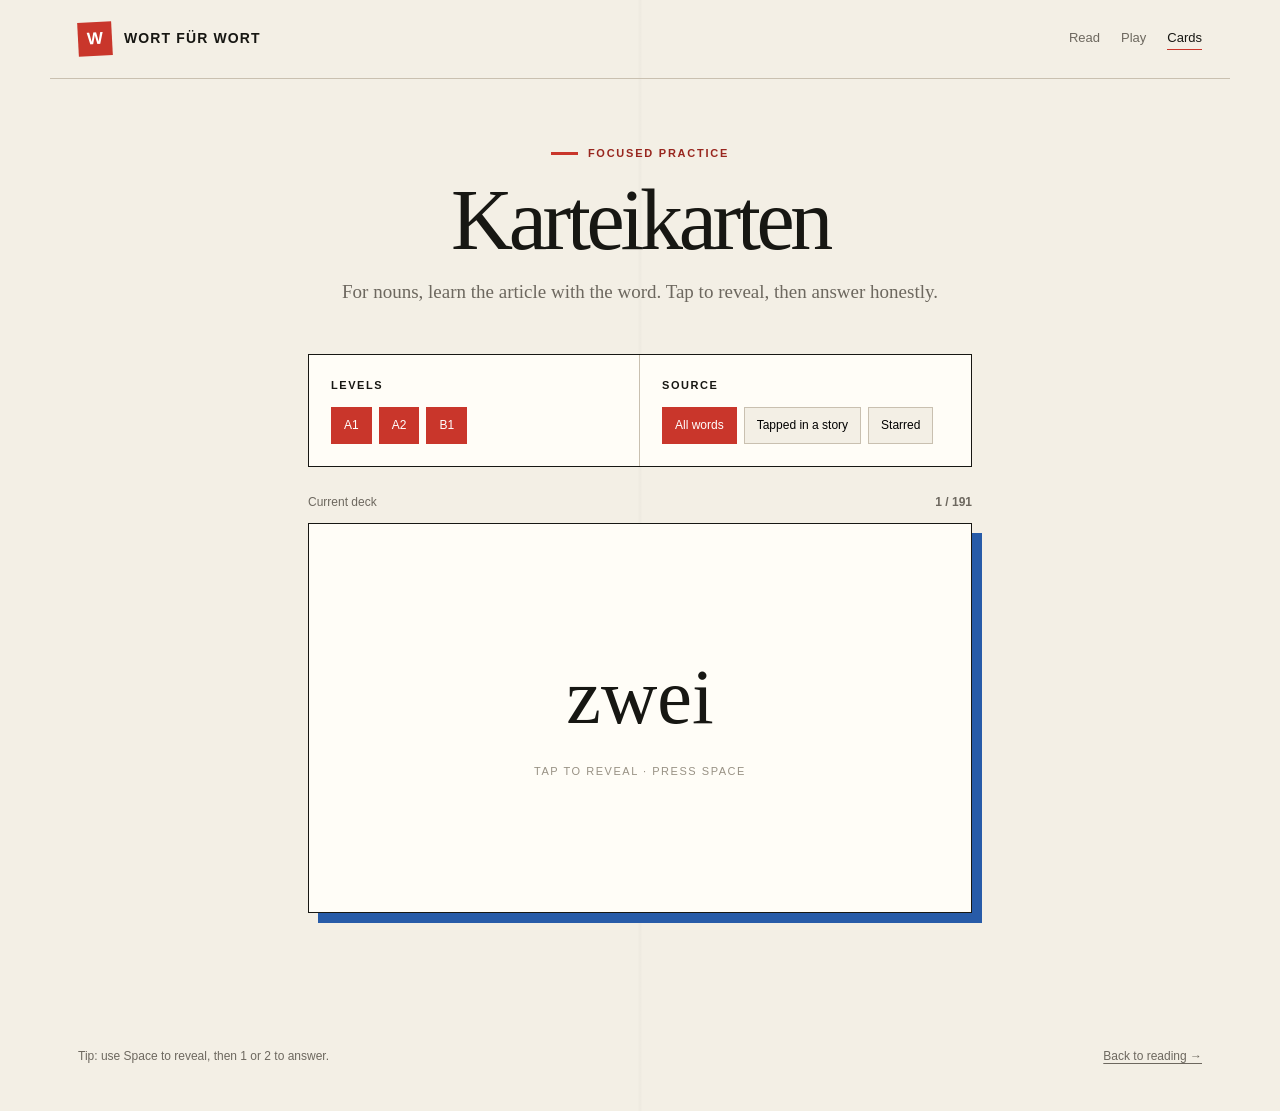
==== cards.html @ 65f70d15 "Convert Chinese reader to German learning tool" ====
<!doctype html>
<html lang="en">
<head>
  <meta charset="utf-8"><meta name="viewport" content="width=device-width, initial-scale=1"><meta name="theme-color" content="#f3efe5">
  <title>Karteikarten · German flashcards</title>
  <meta name="description" content="Practice German vocabulary by CEFR level, reading history, or starred words.">
  <link rel="icon" href="favicon.svg" type="image/svg+xml"><link rel="stylesheet" href="styles.css">
</head>
<body>
  <a class="skip-link" href="#cards">Skip to cards</a>
  <nav class="site-nav" aria-label="Main navigation">
    <a class="wordmark" href="index.html"><span class="wordmark-mark">W</span><span class="wordmark-text">Wort für Wort</span></a>
    <div class="nav-links"><a href="read.html">Read</a><a href="game.html">Play</a><a href="cards.html" aria-current="page">Cards</a></div>
  </nav>
  <header class="page-head">
    <div class="eyebrow">Focused practice</div><h1>Karteikarten</h1><p>For nouns, learn the article with the word. Tap to reveal, then answer honestly.</p>
  </header>
  <main class="cards-shell" id="cards">
    <section class="deck-settings" aria-label="Deck settings">
      <div class="setting"><h2>Levels</h2><div class="chips"><button class="chip on" data-level="A1">A1</button><button class="chip on" data-level="A2">A2</button><button class="chip on" data-level="B1">B1</button></div></div>
      <div class="setting"><h2>Source</h2><div class="chips"><button class="chip on" data-source="all">All words</button><button class="chip" data-source="seen">Tapped in a story</button><button class="chip" data-source="starred">Starred</button></div></div>
    </section>
    <div class="empty-state" data-empty hidden>No words match this deck yet. Read a story or star a few words first.</div>
    <section class="card-stage" data-card-stage>
      <div class="card-progress"><span>Current deck</span><b data-card-count>0 / 0</b></div>
      <article class="flashcard" data-flashcard tabindex="0" role="button" aria-label="Reveal flashcard"></article>
      <div class="answer-row" data-answer-row><button class="button" data-again>1 · Again</button><button class="button primary" data-got>2 · I knew it</button></div>
    </section>
  </main>
  <footer class="site-footer"><span>Tip: use Space to reveal, then 1 or 2 to answer.</span><a href="read.html">Back to reading →</a></footer>
  <script src="german-data.js"></script><script src="store.js"></script><script src="app.js"></script><script src="cards.js"></script>
</body>
</html>
---- styles.css ----
:root {
  color-scheme: light;
  --paper: #f3efe5;
  --paper-2: #e9e1d2;
  --ink: #171713;
  --muted: #6d685f;
  --red: #c9362b;
  --red-dark: #98261e;
  --blue: #275ba8;
  --yellow: #e7b72b;
  --green: #2f745b;
  --line: #c9c0b0;
  --white: #fffdf7;
  --shadow: 0 18px 45px rgba(32, 28, 20, .12);
  --sans: "Avenir Next", Avenir, "Gill Sans", sans-serif;
  --serif: "Iowan Old Style", "Baskerville", Georgia, serif;
}

* { box-sizing: border-box; }
html { scroll-behavior: smooth; background: var(--paper); }
body {
  margin: 0;
  min-height: 100vh;
  color: var(--ink);
  background:
    linear-gradient(90deg, transparent 0 49.8%, rgba(23, 23, 19, .025) 50%, transparent 50.2%),
    var(--paper);
  font-family: var(--sans);
  line-height: 1.55;
}
button, input, select { font: inherit; }
button, a { -webkit-tap-highlight-color: transparent; }
a { color: inherit; }

.skip-link {
  position: fixed; top: 8px; left: 8px; z-index: 200;
  transform: translateY(-150%); background: var(--ink); color: white;
  padding: 10px 14px; text-decoration: none;
}
.skip-link:focus { transform: none; }

.site-nav {
  position: relative; z-index: 20;
  max-width: 1180px; margin: 0 auto; padding: 22px 28px;
  display: flex; align-items: center; justify-content: space-between; gap: 24px;
  border-bottom: 1px solid var(--line);
}
.wordmark { display: inline-flex; align-items: center; gap: 12px; text-decoration: none; }
.wordmark-mark {
  width: 34px; height: 34px; display: grid; place-items: center;
  color: white; background: var(--red); font-weight: 800; font-size: 17px;
  transform: rotate(-3deg);
}
.wordmark-text { font-size: 14px; font-weight: 750; letter-spacing: .08em; text-transform: uppercase; }
.nav-links { display: flex; align-items: center; gap: 21px; font-size: 13px; }
.nav-links a { color: var(--muted); text-decoration: none; border-bottom: 1px solid transparent; }
.nav-links a:hover, .nav-links a[aria-current="page"] { color: var(--ink); border-color: var(--red); }

.eyebrow {
  display: flex; align-items: center; gap: 10px;
  color: var(--red-dark); font-size: 11px; font-weight: 800;
  letter-spacing: .16em; text-transform: uppercase;
}
.eyebrow::before { content: ""; width: 27px; height: 3px; background: var(--red); }

.hero {
  max-width: 1180px; margin: 0 auto; min-height: 610px; padding: 70px 28px 86px;
  display: grid; grid-template-columns: 1.25fr .75fr; align-items: center; gap: 80px;
}
.hero-copy h1 {
  max-width: 820px; margin: 22px 0 24px;
  font-family: var(--serif); font-size: clamp(58px, 9vw, 118px);
  font-weight: 500; letter-spacing: -.065em; line-height: .88;
}
.hero-copy h1 em { color: var(--red); font-weight: 400; }
.hero-copy .lede { max-width: 600px; font-family: var(--serif); font-size: clamp(19px, 2vw, 25px); color: var(--muted); }
.hero-actions { display: flex; gap: 12px; flex-wrap: wrap; margin-top: 34px; }
.button {
  min-height: 48px; padding: 13px 19px; display: inline-flex; align-items: center; justify-content: center; gap: 12px;
  border: 1px solid var(--ink); background: transparent; color: var(--ink); text-decoration: none;
  font-size: 13px; font-weight: 750; letter-spacing: .04em; cursor: pointer;
  transition: transform .16s ease, box-shadow .16s ease, background .16s ease, color .16s ease;
}
.button:hover { transform: translate(-2px, -2px); box-shadow: 4px 4px 0 var(--ink); }
.button.primary { background: var(--ink); color: var(--white); }
.button.primary:hover { background: var(--red); border-color: var(--red); box-shadow: 4px 4px 0 var(--red-dark); }
.button.small { min-height: 38px; padding: 8px 13px; }
.button:disabled { opacity: .42; cursor: not-allowed; transform: none; box-shadow: none; }

.hero-poster {
  position: relative; min-height: 400px; padding: 34px;
  background: var(--yellow); border: 1px solid var(--ink); box-shadow: 12px 12px 0 var(--ink);
  transform: rotate(2deg); overflow: hidden;
}
.hero-poster::before { content: ""; position: absolute; width: 240px; height: 240px; border-radius: 50%; right: -80px; top: -60px; background: var(--red); }
.hero-poster::after { content: ""; position: absolute; left: 34px; right: 34px; bottom: 35px; height: 78px; background: var(--blue); }
.poster-number { position: relative; z-index: 1; font-size: clamp(110px, 18vw, 210px); line-height: .8; font-weight: 850; letter-spacing: -.1em; }
.poster-label { position: relative; z-index: 1; margin-top: 28px; max-width: 180px; font-weight: 800; font-size: 15px; line-height: 1.2; text-transform: uppercase; letter-spacing: .08em; }
.poster-dot { position: absolute; z-index: 2; width: 42px; height: 42px; border-radius: 50%; bottom: 53px; right: 54px; background: var(--white); }

.stats-strip { border-top: 1px solid var(--ink); border-bottom: 1px solid var(--ink); background: var(--ink); color: var(--white); }
.stats-inner { max-width: 1180px; margin: 0 auto; padding: 18px 28px; display: grid; grid-template-columns: repeat(3, 1fr); }
.stat { padding: 4px 22px; border-right: 1px solid #55554e; text-align: center; }
.stat:last-child { border: 0; }
.stat b { display: block; font-family: var(--serif); font-size: 26px; font-weight: 500; }
.stat span { color: #c9c4b8; font-size: 10px; letter-spacing: .16em; text-transform: uppercase; }

.section { max-width: 1180px; margin: 0 auto; padding: 96px 28px; }
.section-heading { display: grid; grid-template-columns: .65fr 1.35fr; gap: 40px; align-items: end; margin-bottom: 42px; }
.section-heading h2 { margin: 0; font-family: var(--serif); font-size: clamp(40px, 6vw, 72px); line-height: .95; font-weight: 500; letter-spacing: -.045em; }
.section-heading p { max-width: 500px; margin: 0; color: var(--muted); }
.path-grid { display: grid; grid-template-columns: repeat(3, 1fr); border-top: 1px solid var(--ink); border-left: 1px solid var(--ink); }
.path-card {
  position: relative; min-height: 360px; padding: 28px; display: flex; flex-direction: column;
  border-right: 1px solid var(--ink); border-bottom: 1px solid var(--ink); background: rgba(255, 253, 247, .42);
  text-decoration: none; overflow: hidden; transition: background .18s ease;
}
.path-card:hover { background: var(--white); }
.path-number { font-size: 11px; font-weight: 800; letter-spacing: .15em; color: var(--muted); }
.path-card h3 { position: relative; z-index: 1; margin: auto 0 10px; font-family: var(--serif); font-size: 38px; font-weight: 500; line-height: 1; }
.path-card p { position: relative; z-index: 1; margin: 0 0 25px; color: var(--muted); font-size: 14px; }
.path-card .path-go { position: relative; z-index: 1; color: var(--red-dark); font-size: 12px; font-weight: 800; text-transform: uppercase; letter-spacing: .1em; }
.path-shape { position: absolute; right: -30px; top: 35px; width: 165px; height: 165px; border-radius: 50%; background: var(--red); opacity: .9; transition: transform .25s ease; }
.path-card:nth-child(2) .path-shape { border-radius: 0; background: var(--blue); transform: rotate(35deg); }
.path-card:nth-child(3) .path-shape { width: 0; height: 0; border-radius: 0; background: none; border-left: 95px solid transparent; border-right: 95px solid transparent; border-bottom: 170px solid var(--yellow); }
.path-card:hover .path-shape { transform: rotate(12deg) scale(1.06); }
.path-card:nth-child(2):hover .path-shape { transform: rotate(48deg) scale(1.06); }

.manifesto { background: var(--red); color: white; }
.manifesto-inner { max-width: 980px; margin: 0 auto; padding: 78px 28px; display: grid; grid-template-columns: .55fr 1.45fr; gap: 60px; }
.manifesto .eyebrow { color: white; }
.manifesto .eyebrow::before { background: var(--yellow); }
.manifesto blockquote { margin: 0; font-family: var(--serif); font-size: clamp(30px, 5vw, 54px); line-height: 1.08; letter-spacing: -.035em; }

.site-footer { max-width: 1180px; margin: 0 auto; padding: 34px 28px 45px; display: flex; justify-content: space-between; gap: 30px; color: var(--muted); font-size: 12px; }
.site-footer a { text-underline-offset: 3px; }

/* Inner pages */
.page-head { max-width: 900px; margin: 0 auto; padding: 66px 28px 38px; text-align: center; }
.page-head .eyebrow { justify-content: center; }
.page-head h1 { margin: 18px 0 15px; font-family: var(--serif); font-size: clamp(50px, 8vw, 86px); line-height: .95; font-weight: 500; letter-spacing: -.05em; }
.page-head p { max-width: 620px; margin: 0 auto; color: var(--muted); font-family: var(--serif); font-size: 19px; }
.progress-track { position: fixed; z-index: 100; top: 0; left: 0; right: 0; height: 4px; }
.progress-track span { display: block; height: 100%; width: 0; background: var(--red); }

.reader-tools { max-width: 760px; margin: 8px auto 38px; padding: 0 28px; display: flex; gap: 10px; justify-content: center; flex-wrap: wrap; }
.tool-pill { border: 1px solid var(--line); background: var(--white); color: var(--muted); padding: 8px 12px; font-size: 12px; cursor: pointer; }
.tool-pill:hover, .tool-pill.on { color: white; border-color: var(--blue); background: var(--blue); }

.reader { max-width: 760px; margin: 0 auto; padding: 0 28px 130px; }
.chapter { padding-top: 70px; }
.chapter:first-child { padding-top: 20px; }
.chapter-kicker { color: var(--red-dark); font-size: 11px; font-weight: 800; letter-spacing: .16em; text-transform: uppercase; }
.chapter h2 { margin: 7px 0 25px; font-family: var(--serif); font-size: 35px; font-weight: 500; letter-spacing: -.02em; }
.story-paragraph { margin: 0 0 24px; font-family: var(--serif); font-size: clamp(21px, 3vw, 27px); line-height: 1.85; }
.story-translation { display: none; margin: -11px 0 27px; padding: 13px 16px; border-left: 3px solid var(--blue); background: rgba(39, 91, 168, .07); color: #3e5475; font-size: 14px; }
.story-translation.show, body.show-translations .story-translation { display: block; }
.word { border: 0; border-bottom: 1px dotted #a99f90; padding: 1px 0; background: none; color: inherit; font-family: inherit; font-size: inherit; cursor: pointer; }
.word:hover, .word.active { color: var(--red-dark); background: rgba(201, 54, 43, .08); border-bottom-color: var(--red); }
.line-actions { display: inline-flex; gap: 5px; margin-right: 9px; vertical-align: 3px; }
.icon-button { width: 25px; height: 25px; border: 1px solid var(--line); border-radius: 50%; background: var(--white); color: var(--red-dark); cursor: pointer; font-size: 10px; }
.icon-button:hover { background: var(--ink); color: white; border-color: var(--ink); }

.word-popover {
  position: fixed; z-index: 150; left: 50%; bottom: 22px; transform: translateX(-50%) translateY(16px);
  width: min(540px, calc(100% - 30px)); padding: 20px 22px; display: none;
  grid-template-columns: 1fr auto; gap: 12px 18px; align-items: center;
  background: var(--ink); color: var(--white); border-top: 4px solid var(--yellow); box-shadow: var(--shadow);
}
.word-popover.show { display: grid; animation: pop-in .16s ease forwards; }
@keyframes pop-in { to { transform: translateX(-50%) translateY(0); } }
.pop-word { font-family: var(--serif); font-size: 29px; line-height: 1.1; }
.pop-meta { margin-top: 4px; color: #c9c4b8; font-size: 13px; }
.pop-note { grid-column: 1 / -1; color: #e4ded2; font-size: 13px; border-top: 1px solid #4b4b45; padding-top: 11px; }
.pop-actions { display: flex; gap: 7px; }
.pop-actions button { width: 38px; height: 38px; border: 1px solid #5e5e57; border-radius: 50%; background: transparent; color: white; cursor: pointer; }
.pop-actions button.on { color: var(--yellow); border-color: var(--yellow); }

/* Learning board */
.game-shell { max-width: 1100px; margin: 0 auto; padding: 10px 28px 100px; }
.game-stats { display: grid; grid-template-columns: repeat(3, 1fr); border: 1px solid var(--ink); margin-bottom: 24px; }
.game-stats .stat { color: var(--ink); border-color: var(--line); }
.game-stats .stat span { color: var(--muted); }
.word-board { display: grid; grid-template-columns: repeat(8, 1fr); border-top: 1px solid var(--ink); border-left: 1px solid var(--ink); }
.tile { min-height: 82px; border: 0; border-right: 1px solid var(--ink); border-bottom: 1px solid var(--ink); background: rgba(255,255,255,.25); color: var(--ink); cursor: pointer; padding: 8px; font-family: var(--serif); font-size: 16px; transition: background .13s, color .13s; }
.tile:hover, .tile.current { background: var(--yellow); }
.tile.known { background: var(--green); color: white; }
.tile.learning { background: var(--red); color: white; }
.tile small { display: block; margin-top: 4px; opacity: .68; font-family: var(--sans); font-size: 9px; letter-spacing: .1em; text-transform: uppercase; }
.quiz-panel { position: sticky; bottom: 18px; max-width: 670px; margin: 28px auto 0; padding: 22px; background: var(--white); border: 1px solid var(--ink); box-shadow: 8px 8px 0 var(--ink); }
.quiz-top { display: flex; align-items: center; justify-content: space-between; gap: 20px; }
.quiz-word { font-family: var(--serif); font-size: 42px; }
.quiz-answer { min-height: 46px; padding-top: 7px; color: var(--muted); }
.quiz-actions { display: flex; gap: 9px; flex-wrap: wrap; }

/* Cards */
.cards-shell { max-width: 720px; margin: 0 auto; padding: 10px 28px 100px; }
.deck-settings { display: grid; grid-template-columns: 1fr 1fr; border: 1px solid var(--ink); background: var(--white); }
.setting { padding: 22px; border-right: 1px solid var(--line); }
.setting:last-child { border: 0; }
.setting h2 { margin: 0 0 13px; font-size: 11px; letter-spacing: .14em; text-transform: uppercase; }
.chips { display: flex; flex-wrap: wrap; gap: 7px; }
.chip { border: 1px solid var(--line); background: var(--paper); padding: 8px 12px; font-size: 12px; cursor: pointer; }
.chip.on { background: var(--red); border-color: var(--red); color: white; }
.card-stage { margin-top: 26px; }
.flashcard { min-height: 390px; padding: 36px; display: grid; place-items: center; text-align: center; background: var(--white); border: 1px solid var(--ink); box-shadow: 10px 10px 0 var(--blue); cursor: pointer; }
.flashcard-word { font-family: var(--serif); font-size: clamp(46px, 10vw, 78px); line-height: 1.05; }
.flashcard-detail { display: none; margin-top: 18px; color: var(--muted); font-size: 17px; }
.flashcard.flipped .flashcard-detail { display: block; }
.flashcard-hint { margin-top: 25px; color: #989184; font-size: 11px; text-transform: uppercase; letter-spacing: .14em; }
.card-progress { display: flex; justify-content: space-between; margin: 0 0 12px; color: var(--muted); font-size: 12px; }
.answer-row { display: none; grid-template-columns: 1fr 1fr; gap: 10px; margin-top: 20px; }
.answer-row.show { display: grid; }

.empty-state { padding: 50px 24px; text-align: center; border: 1px solid var(--line); background: var(--white); color: var(--muted); }

@media (max-width: 900px) {
  .hero { grid-template-columns: 1fr; gap: 55px; }
  .hero-poster { width: min(430px, 92%); justify-self: center; }
  .path-grid { grid-template-columns: 1fr; }
  .path-card { min-height: 280px; }
  .word-board { grid-template-columns: repeat(6, 1fr); }
}

@media (max-width: 680px) {
  .site-nav { padding: 17px 18px; }
  .nav-links { gap: 13px; font-size: 11px; }
  .nav-links a:nth-child(2) { display: none; }
  .wordmark-text { display: none; }
  .hero { min-height: auto; padding: 52px 20px 70px; }
  .hero-copy h1 { font-size: clamp(54px, 18vw, 78px); }
  .stats-inner { grid-template-columns: 1fr; }
  .stat { border-right: 0; border-bottom: 1px solid #55554e; padding: 12px; }
  .section { padding: 70px 20px; }
  .section-heading, .manifesto-inner { grid-template-columns: 1fr; gap: 24px; }
  .site-footer { flex-direction: column; padding: 28px 20px 35px; }
  .word-board { grid-template-columns: repeat(3, 1fr); }
  .tile { min-height: 70px; font-size: 14px; }
  .deck-settings { grid-template-columns: 1fr; }
  .setting { border-right: 0; border-bottom: 1px solid var(--line); }
  .game-shell, .cards-shell { padding-left: 16px; padding-right: 16px; }
  .game-stats .stat { border-bottom: 0; border-right: 1px solid var(--line); padding: 10px 4px; }
  .game-stats .stat:last-child { border-right: 0; }
  .game-stats .stat b { font-size: 20px; }
  .page-head { padding: 48px 20px 28px; }
  .reader { padding-left: 20px; padding-right: 20px; }
}

@media (prefers-reduced-motion: reduce) {
  *, *::before, *::after { scroll-behavior: auto !important; animation-duration: .01ms !important; transition-duration: .01ms !important; }
}
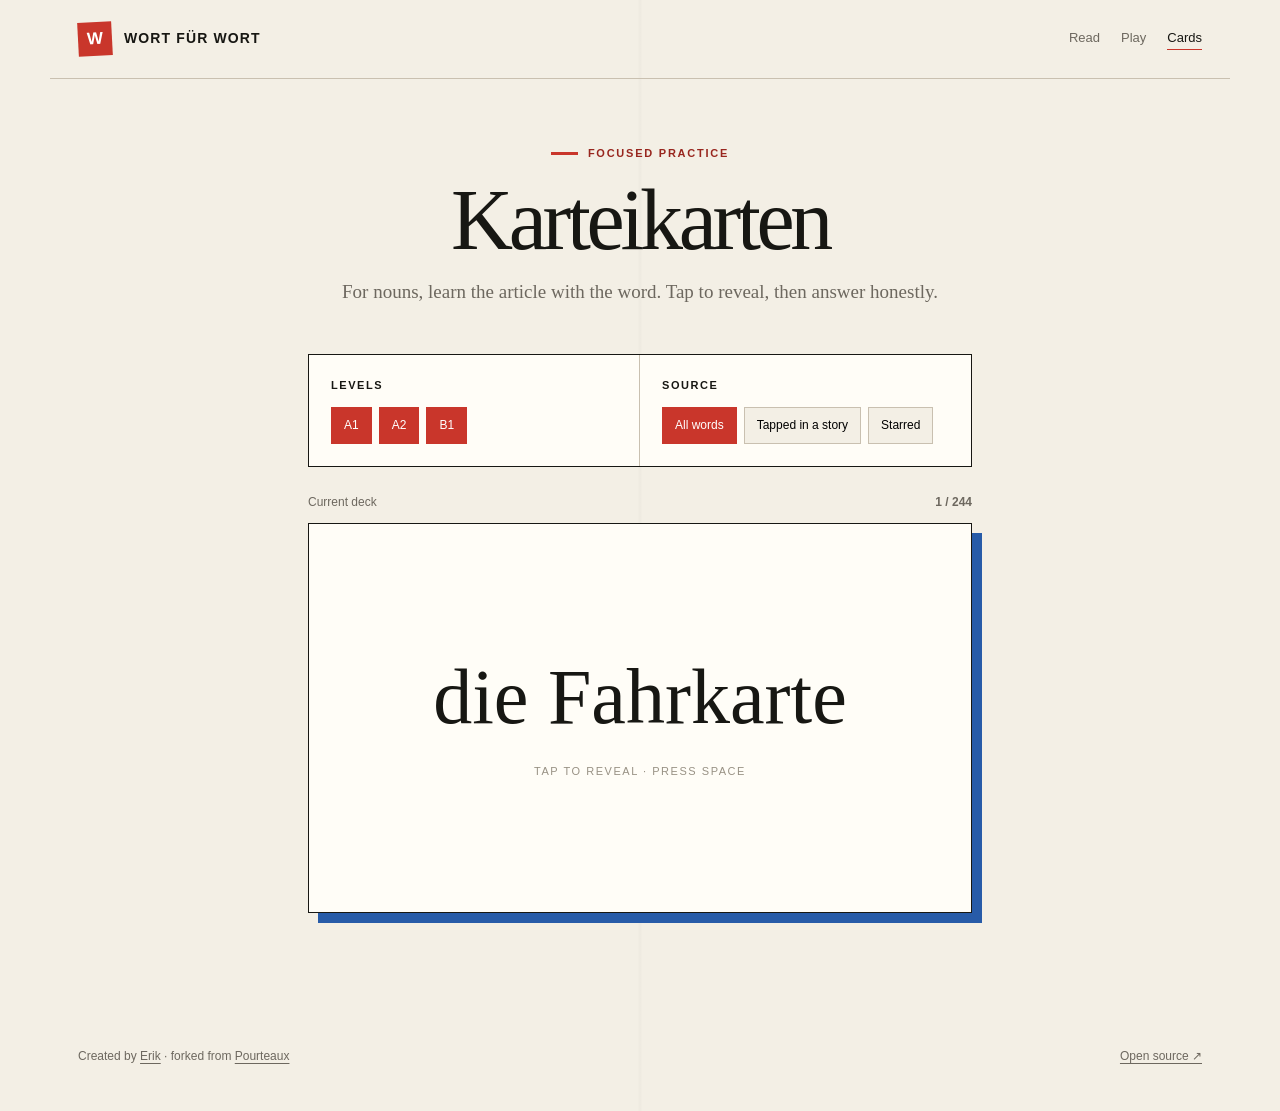
==== commit f57a0469: "Add germanreader.net SEO and social previews" ====
--- a/cards.html
+++ b/cards.html
@@ -2,8 +2,24 @@
 <html lang="en">
 <head>
   <meta charset="utf-8"><meta name="viewport" content="width=device-width, initial-scale=1"><meta name="theme-color" content="#f3efe5">
-  <title>Karteikarten · German flashcards</title>
-  <meta name="description" content="Practice German vocabulary by CEFR level, reading history, or starred words.">
+  <title>German Flashcards with Articles &amp; Audio · Wort für Wort</title>
+  <meta name="description" content="Practice German vocabulary with free A1–B1 flashcards. Learn nouns with their articles and plurals, hear pronunciation, and review words from your reading.">
+  <meta name="robots" content="index, follow, max-image-preview:large">
+  <link rel="canonical" href="https://germanreader.net/cards.html">
+  <meta property="og:type" content="website">
+  <meta property="og:site_name" content="Wort für Wort">
+  <meta property="og:locale" content="en_US">
+  <meta property="og:title" content="German Flashcards with Articles &amp; Audio">
+  <meta property="og:description" content="Practice A1–B1 German vocabulary, noun articles, plurals, and pronunciation with free interactive flashcards.">
+  <meta property="og:url" content="https://germanreader.net/cards.html">
+  <meta property="og:image" content="https://germanreader.net/og-image-v2.png">
+  <meta property="og:image:type" content="image/png"><meta property="og:image:width" content="1200"><meta property="og:image:height" content="630">
+  <meta property="og:image:alt" content="Wort für Wort — read your way into German. 30 chapters, A1–B1, audio and translations.">
+  <meta name="twitter:card" content="summary_large_image">
+  <meta name="twitter:title" content="German Flashcards with Articles &amp; Audio">
+  <meta name="twitter:description" content="Practice A1–B1 vocabulary, noun articles, plurals, and pronunciation.">
+  <meta name="twitter:image" content="https://germanreader.net/og-image-v2.png">
+  <meta name="twitter:image:alt" content="Wort für Wort — read your way into German">
   <link rel="icon" href="favicon.svg" type="image/svg+xml"><link rel="stylesheet" href="styles.css">
 </head>
 <body>
@@ -27,7 +43,7 @@
       <div class="answer-row" data-answer-row><button class="button" data-again>1 · Again</button><button class="button primary" data-got>2 · I knew it</button></div>
     </section>
   </main>
-  <footer class="site-footer"><span>Tip: use Space to reveal, then 1 or 2 to answer.</span><a href="read.html">Back to reading →</a></footer>
+  <footer class="site-footer"><span>Created by <a href="https://x.com/eriklocalhost" target="_blank" rel="noopener noreferrer">Erik</a> · forked from <a href="https://x.com/pourteaux" target="_blank" rel="noopener noreferrer">Pourteaux</a></span><a href="https://github.com/swedishfrenchpress/german-reader" target="_blank" rel="noopener noreferrer">Open source ↗</a></footer>
   <script src="german-data.js"></script><script src="store.js"></script><script src="app.js"></script><script src="cards.js"></script>
 </body>
 </html>
--- a/styles.css
+++ b/styles.css
@@ -153,10 +153,11 @@
 .chapter-kicker { color: var(--red-dark); font-size: 11px; font-weight: 800; letter-spacing: .16em; text-transform: uppercase; }
 .chapter h2 { margin: 7px 0 25px; font-family: var(--serif); font-size: 35px; font-weight: 500; letter-spacing: -.02em; }
 .story-paragraph { margin: 0 0 24px; font-family: var(--serif); font-size: clamp(21px, 3vw, 27px); line-height: 1.85; }
-.story-translation { display: none; margin: -11px 0 27px; padding: 13px 16px; border-left: 3px solid var(--blue); background: rgba(39, 91, 168, .07); color: #3e5475; font-size: 14px; }
+.story-translation { display: none; margin: -11px 0 27px; padding: 13px 16px; border-left: 1px solid var(--blue); background: rgba(39, 91, 168, .07); color: #3e5475; font-size: 14px; }
 .story-translation.show, body.show-translations .story-translation { display: block; }
 .word { border: 0; border-bottom: 1px dotted #a99f90; padding: 1px 0; background: none; color: inherit; font-family: inherit; font-size: inherit; cursor: pointer; }
 .word:hover, .word.active { color: var(--red-dark); background: rgba(201, 54, 43, .08); border-bottom-color: var(--red); }
+.word.fresh { color: var(--red-dark); border-bottom: 2px solid var(--red); font-weight: 700; }
 .line-actions { display: inline-flex; gap: 5px; margin-right: 9px; vertical-align: 3px; }
 .icon-button { width: 25px; height: 25px; border: 1px solid var(--line); border-radius: 50%; background: var(--white); color: var(--red-dark); cursor: pointer; font-size: 10px; }
 .icon-button:hover { background: var(--ink); color: white; border-color: var(--ink); }
@@ -175,6 +176,110 @@
 .pop-actions { display: flex; gap: 7px; }
 .pop-actions button { width: 38px; height: 38px; border: 1px solid #5e5e57; border-radius: 50%; background: transparent; color: white; cursor: pointer; }
 .pop-actions button.on { color: var(--yellow); border-color: var(--yellow); }
+
+/* Deep graded-course reader */
+.course-intro {
+  max-width: 760px; margin: 0 auto 22px; padding: 23px 26px;
+  background: var(--white); border: 1px solid var(--line); font-family: var(--serif);
+  color: var(--muted); font-size: 16px;
+}
+.course-intro p { margin: 0; }
+.course-intro strong { color: var(--ink); }
+.course-intro .course-hint { margin-top: 14px; padding-top: 14px; border-top: 1px solid var(--line); font-size: 14px; }
+.course-stats {
+  max-width: 920px; margin: 0 auto 28px; padding: 0 28px;
+  display: grid; grid-template-columns: repeat(4, 1fr);
+}
+.course-stats div { padding: 12px 18px; text-align: center; border-right: 1px solid var(--line); }
+.course-stats div:last-child { border-right: 0; }
+.course-stats b { display: block; color: var(--red-dark); font-family: var(--serif); font-size: 28px; font-weight: 500; line-height: 1; }
+.course-stats span { display: block; margin-top: 6px; color: var(--muted); font-size: 10px; font-weight: 750; letter-spacing: .1em; text-transform: uppercase; }
+.resume-banner {
+  max-width: 760px; margin: 8px auto 24px; padding: 18px 20px;
+  display: flex; align-items: center; justify-content: space-between; gap: 20px;
+  background: #fff6d8; border: 1px solid #b78b0c; box-shadow: 6px 6px 0 var(--yellow);
+}
+.resume-banner[hidden] { display: none; }
+.resume-banner > div:first-child { display: grid; gap: 2px; }
+.resume-banner span { color: #6f5c23; font-size: 13px; }
+.resume-actions { display: flex; align-items: center; gap: 10px; flex: none; }
+.resume-dismiss { width: 34px; height: 34px; border: 0; background: transparent; color: #6f5c23; font-size: 25px; cursor: pointer; }
+.course-toc { max-width: 760px; margin: 0 auto 22px; border: 1px solid var(--ink); background: var(--white); }
+.course-toc summary { padding: 15px 19px; display: flex; justify-content: space-between; gap: 20px; cursor: pointer; list-style: none; font-size: 12px; font-weight: 800; letter-spacing: .08em; text-transform: uppercase; }
+.course-toc summary::-webkit-details-marker { display: none; }
+.course-toc summary b { color: var(--red-dark); }
+.course-toc nav { max-height: 390px; overflow-y: auto; display: grid; grid-template-columns: repeat(2, 1fr); border-top: 1px solid var(--line); }
+.course-toc a { padding: 12px 15px; display: grid; grid-template-columns: 30px 1fr auto; gap: 8px; align-items: baseline; border-right: 1px solid var(--line); border-bottom: 1px solid var(--line); text-decoration: none; font-family: var(--serif); font-size: 14px; }
+.course-toc a:nth-child(even) { border-right: 0; }
+.course-toc a:hover { background: #fff6d8; }
+.course-toc a.done { color: var(--green); }
+.course-toc a.current { background: var(--yellow); color: var(--ink); }
+.course-toc .toc-number { color: var(--red-dark); font-family: var(--sans); font-size: 10px; font-weight: 800; }
+.course-toc .toc-check { font-family: var(--sans); font-size: 11px; }
+.course-reader { max-width: 820px; }
+.course-chapter { padding-top: 92px; scroll-margin-top: 25px; }
+.course-chapter:first-child { padding-top: 30px; }
+.course-chapter-head { margin: 0 auto 34px; text-align: center; }
+.course-chapter-head::before { content: ""; display: block; width: 58px; height: 4px; margin: 0 auto 20px; background: var(--red); }
+.course-chapter-head h2 { margin: 7px 0 3px; font-family: var(--serif); font-size: clamp(34px, 6vw, 54px); font-weight: 500; letter-spacing: -.03em; }
+.course-chapter-head p { margin: 0; color: var(--muted); font-family: var(--serif); font-style: italic; }
+.learning-segment { margin: 0 0 64px; scroll-margin-top: 28px; }
+.focus-card {
+  position: relative; margin-bottom: 18px; padding: 20px 22px;
+  display: grid; grid-template-columns: 90px 1fr auto; gap: 20px; align-items: center;
+  background: var(--white); border: 1px solid var(--ink); border-top: 5px solid var(--red);
+}
+.focus-count { color: var(--muted); font-size: 9px; font-weight: 800; letter-spacing: .13em; text-transform: uppercase; }
+.focus-count b { display: block; margin-top: 4px; color: var(--red-dark); font-family: var(--serif); font-size: 21px; letter-spacing: 0; }
+.focus-main { min-width: 0; }
+.focus-word-row { display: flex; align-items: center; gap: 10px; flex-wrap: wrap; }
+.focus-word { font-family: var(--serif); font-size: clamp(28px, 5vw, 41px); line-height: 1; }
+.focus-def { margin-top: 7px; color: var(--muted); font-size: 14px; }
+.focus-extra { margin-top: 3px; color: var(--blue); font-size: 12px; }
+.focus-tools { display: flex; gap: 7px; align-items: center; }
+.focus-tools button { width: 38px; height: 38px; border: 1px solid var(--line); border-radius: 50%; background: var(--paper); color: var(--ink); cursor: pointer; }
+.focus-tools button:hover { border-color: var(--ink); background: var(--ink); color: white; }
+.focus-tools button.on { border-color: #b78b0c; background: var(--yellow); color: var(--ink); }
+.level-stamp { padding: 5px 8px; border: 1px solid currentColor; color: var(--green); font-size: 9px; font-weight: 850; letter-spacing: .12em; text-transform: uppercase; }
+.course-line { margin: 0; font-family: var(--serif); font-size: clamp(22px, 3vw, 29px); line-height: 1.8; }
+.course-line-actions { margin-top: 12px; display: flex; align-items: center; gap: 8px; }
+.course-line-actions button { border: 0; background: transparent; color: var(--muted); padding: 5px 0; cursor: pointer; font-size: 11px; font-weight: 750; letter-spacing: .06em; text-transform: uppercase; }
+.course-line-actions button:hover { color: var(--red-dark); }
+.course-line-actions .story-translation { flex: 1; margin: 0 0 0 8px; padding: 8px 12px; text-transform: none; letter-spacing: 0; font-weight: 400; }
+.course-finish { margin: 110px 0 20px; padding: 54px 28px; text-align: center; color: white; background: var(--blue); box-shadow: 10px 10px 0 var(--yellow); }
+.course-finish b { display: block; font-family: var(--serif); font-size: 49px; font-weight: 500; }
+.course-finish p { max-width: 470px; margin: 10px auto 0; color: #e2eafa; }
+.vocab-fab { position: fixed; right: 24px; bottom: 24px; z-index: 90; min-width: 112px; height: 54px; padding: 0 15px; display: flex; align-items: center; justify-content: space-between; gap: 12px; border: 1px solid var(--ink); background: var(--yellow); box-shadow: 5px 5px 0 var(--ink); color: var(--ink); cursor: pointer; font-weight: 800; }
+.vocab-fab:hover { transform: translate(-1px,-1px); box-shadow: 7px 7px 0 var(--ink); }
+.vocab-fab b { min-width: 25px; height: 25px; display: grid; place-items: center; background: var(--ink); color: white; font-size: 11px; }
+.drawer-scrim { position: fixed; z-index: 119; inset: 0; background: rgba(23,23,19,.45); opacity: 0; pointer-events: none; transition: opacity .2s ease; }
+.drawer-scrim.on { opacity: 1; pointer-events: auto; }
+.vocab-drawer { position: fixed; z-index: 120; top: 0; right: 0; bottom: 0; width: min(560px, 94vw); padding: 28px; display: flex; flex-direction: column; background: var(--paper); border-left: 1px solid var(--ink); box-shadow: -18px 0 50px rgba(23,23,19,.2); transform: translateX(105%); transition: transform .3s cubic-bezier(.22,1,.36,1); }
+.vocab-drawer.open { transform: translateX(0); }
+.drawer-head { display: flex; justify-content: space-between; align-items: start; border-bottom: 1px solid var(--ink); padding-bottom: 16px; }
+.drawer-head h2 { margin: 3px 0 0; font-family: var(--serif); font-size: 40px; font-weight: 500; }
+.drawer-head > button { width: 38px; height: 38px; border: 1px solid var(--ink); background: transparent; cursor: pointer; font-size: 23px; }
+.drawer-copy { margin: 13px 0; color: var(--muted); font-size: 13px; }
+.drawer-audio { margin: 0 0 12px; border-top: 1px solid var(--line); border-bottom: 1px solid var(--line); }
+.drawer-audio summary { padding: 11px 2px; cursor: pointer; color: var(--muted); font-size: 11px; font-weight: 800; letter-spacing: .08em; text-transform: uppercase; }
+.audio-setting-row { padding: 8px 2px; display: grid; grid-template-columns: 88px 1fr auto; gap: 9px; align-items: center; font-size: 12px; }
+.audio-setting-row select { min-width: 0; padding: 7px 8px; border: 1px solid var(--line); background: var(--white); color: var(--ink); }
+.audio-setting-row button { width: 32px; height: 32px; border: 1px solid var(--ink); background: var(--ink); color: white; cursor: pointer; }
+.audio-setting-row input { accent-color: var(--red); }
+.audio-setting-row output { min-width: 38px; color: var(--red-dark); font-weight: 800; }
+.reset-progress { margin: 10px 0 13px; padding: 7px 0; border: 0; border-bottom: 1px solid var(--line); background: transparent; color: var(--red-dark); cursor: pointer; font-size: 11px; }
+.drawer-controls { display: grid; grid-template-columns: 1fr auto; gap: 8px; margin-bottom: 12px; }
+.drawer-controls input { width: 100%; border: 1px solid var(--line); background: var(--white); padding: 10px 12px; color: var(--ink); }
+.drawer-list { flex: 1; overflow-y: auto; border-top: 1px solid var(--line); }
+.drawer-word { padding: 12px 4px; display: grid; grid-template-columns: 1fr auto; gap: 8px 15px; border-bottom: 1px solid var(--line); }
+.drawer-word-main { display: flex; align-items: baseline; gap: 9px; min-width: 0; }
+.drawer-word-main strong { font-family: var(--serif); font-size: 20px; font-weight: 500; }
+.drawer-word-main span { color: var(--muted); font-size: 12px; }
+.drawer-word-actions { display: flex; gap: 5px; }
+.drawer-word-actions button { width: 29px; height: 29px; border: 1px solid var(--line); border-radius: 50%; background: var(--white); cursor: pointer; }
+.drawer-word-actions button.on { background: var(--yellow); border-color: #b78b0c; }
+.drawer-actions { padding-top: 16px; display: grid; grid-template-columns: 1fr 1fr; gap: 9px; }
+.drawer-empty { padding: 40px 10px; color: var(--muted); text-align: center; font-family: var(--serif); }
 
 /* Learning board */
 .game-shell { max-width: 1100px; margin: 0 auto; padding: 10px 28px 100px; }
@@ -244,6 +349,20 @@
   .game-stats .stat b { font-size: 20px; }
   .page-head { padding: 48px 20px 28px; }
   .reader { padding-left: 20px; padding-right: 20px; }
+  .course-stats { grid-template-columns: 1fr 1fr; padding: 0 16px; }
+  .course-stats div:nth-child(2) { border-right: 0; }
+  .course-stats div:nth-child(-n+2) { border-bottom: 1px solid var(--line); }
+  .course-intro, .resume-banner, .course-toc { margin-left: 16px; margin-right: 16px; }
+  .course-toc nav { grid-template-columns: 1fr; }
+  .course-toc a, .course-toc a:nth-child(even) { border-right: 0; }
+  .resume-banner { align-items: flex-start; }
+  .resume-actions { align-self: center; }
+  .focus-card { grid-template-columns: 62px 1fr; gap: 12px; padding: 16px; }
+  .focus-tools { grid-column: 1 / -1; justify-content: flex-end; border-top: 1px solid var(--line); padding-top: 12px; }
+  .learning-segment { margin-bottom: 50px; }
+  .vocab-fab { right: 14px; bottom: 14px; }
+  .vocab-drawer { padding: 20px 16px; }
+  .drawer-actions { grid-template-columns: 1fr; }
 }
 
 @media (prefers-reduced-motion: reduce) {
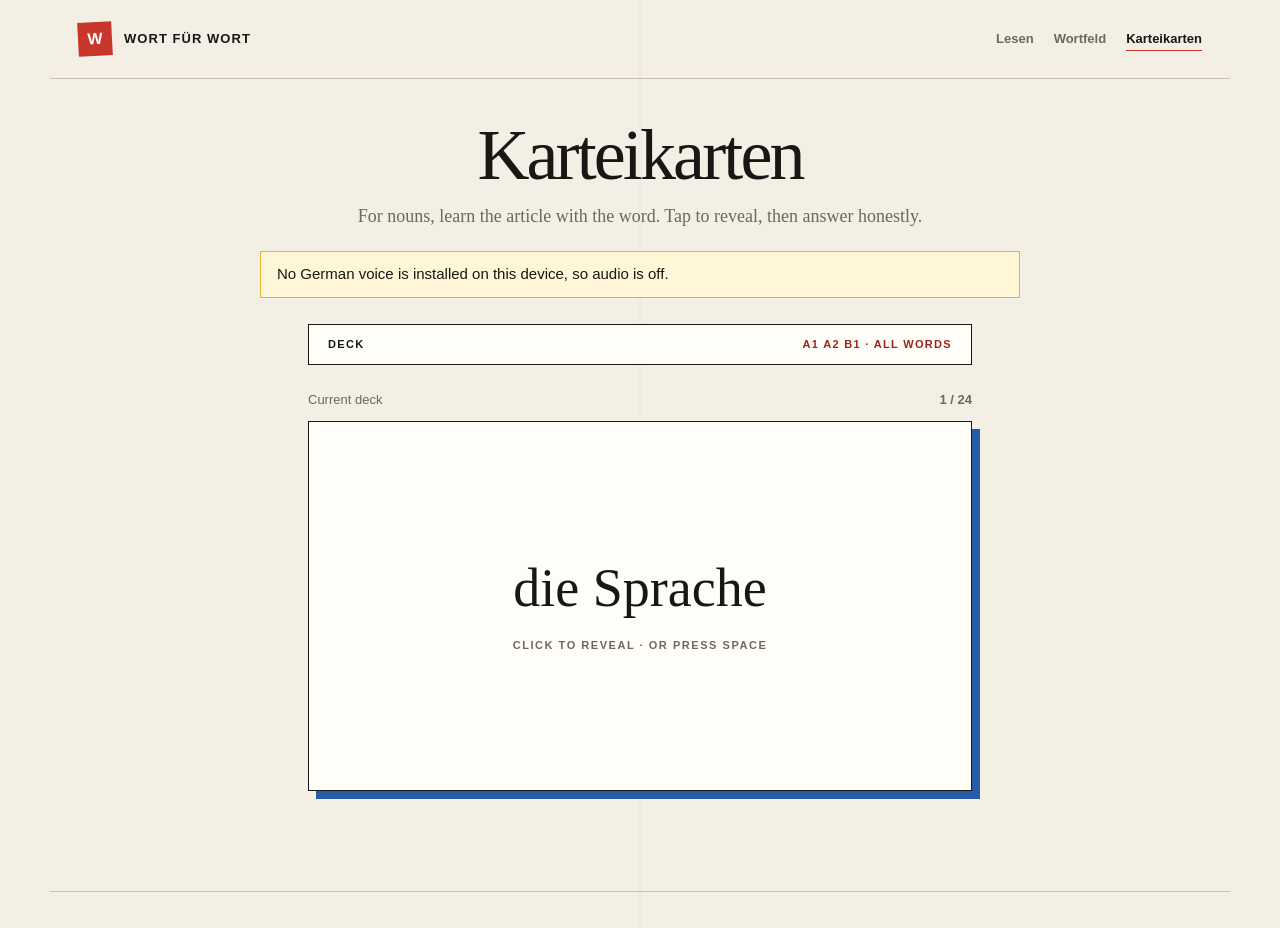
==== commit 3a44617b: "Recompose the homepage as a live specimen and harden the reader The homepage no longer describes tap" ====
--- a/cards.html
+++ b/cards.html
@@ -12,13 +12,13 @@
   <meta property="og:title" content="German Flashcards with Articles &amp; Audio">
   <meta property="og:description" content="Practice A1–B1 German vocabulary, noun articles, plurals, and pronunciation with free interactive flashcards.">
   <meta property="og:url" content="https://germanreader.net/cards.html">
-  <meta property="og:image" content="https://germanreader.net/og-image-v2.png">
-  <meta property="og:image:type" content="image/png"><meta property="og:image:width" content="1200"><meta property="og:image:height" content="630">
+  <meta property="og:image" content="https://germanreader.net/og-image-v2.jpg">
+  <meta property="og:image:type" content="image/jpeg"><meta property="og:image:width" content="1200"><meta property="og:image:height" content="630">
   <meta property="og:image:alt" content="Wort für Wort — read your way into German. 30 chapters, A1–B1, audio and translations.">
   <meta name="twitter:card" content="summary_large_image">
   <meta name="twitter:title" content="German Flashcards with Articles &amp; Audio">
   <meta name="twitter:description" content="Practice A1–B1 vocabulary, noun articles, plurals, and pronunciation.">
-  <meta name="twitter:image" content="https://germanreader.net/og-image-v2.png">
+  <meta name="twitter:image" content="https://germanreader.net/og-image-v2.jpg">
   <meta name="twitter:image:alt" content="Wort für Wort — read your way into German">
   <link rel="icon" href="favicon.svg" type="image/svg+xml"><link rel="stylesheet" href="styles.css">
 </head>
@@ -26,24 +26,32 @@
   <a class="skip-link" href="#cards">Skip to cards</a>
   <nav class="site-nav" aria-label="Main navigation">
     <a class="wordmark" href="index.html"><span class="wordmark-mark">W</span><span class="wordmark-text">Wort für Wort</span></a>
-    <div class="nav-links"><a href="read.html">Read</a><a href="game.html">Play</a><a href="cards.html" aria-current="page">Cards</a></div>
+    <div class="nav-links"><a href="read.html" aria-label="Lesen — read the course">Lesen</a><a href="game.html" aria-label="Wortfeld — the word recognition board">Wortfeld</a><a href="cards.html" aria-current="page" aria-label="Karteikarten — flashcards">Karteikarten</a></div>
   </nav>
-  <header class="page-head">
-    <div class="eyebrow">Focused practice</div><h1>Karteikarten</h1><p>For nouns, learn the article with the word. Tap to reveal, then answer honestly.</p>
+  <header class="page-head page-head-tight">
+    <h1 lang="de">Karteikarten</h1><p>For nouns, learn the article with the word. Tap to reveal, then answer honestly.</p>
   </header>
+  <p class="page-notice" data-speech-notice hidden></p>
   <main class="cards-shell" id="cards">
-    <section class="deck-settings" aria-label="Deck settings">
-      <div class="setting"><h2>Levels</h2><div class="chips"><button class="chip on" data-level="A1">A1</button><button class="chip on" data-level="A2">A2</button><button class="chip on" data-level="B1">B1</button></div></div>
-      <div class="setting"><h2>Source</h2><div class="chips"><button class="chip on" data-source="all">All words</button><button class="chip" data-source="seen">Tapped in a story</button><button class="chip" data-source="starred">Starred</button></div></div>
-    </section>
-    <div class="empty-state" data-empty hidden>No words match this deck yet. Read a story or star a few words first.</div>
+    <details class="deck-settings" data-deck-settings>
+      <summary><span>Deck</span><b data-deck-summary>A1 A2 B1 · All words</b></summary>
+      <div class="deck-settings-body">
+        <div class="setting"><h2>Levels</h2><div class="chips"><button class="chip on" data-level="A1" aria-pressed="true">A1</button><button class="chip on" data-level="A2" aria-pressed="true">A2</button><button class="chip on" data-level="B1" aria-pressed="true">B1</button></div></div>
+        <div class="setting"><h2>Source</h2><div class="chips"><button class="chip on" data-source="all" aria-pressed="true">All words</button><button class="chip" data-source="seen" aria-pressed="false">Reached while reading</button><button class="chip" data-source="starred" aria-pressed="false">Starred</button><button class="chip" data-source="learning" aria-pressed="false">Still learning</button></div></div>
+        <div class="setting setting-wide"><h2>Sound</h2><div class="chips"><button class="chip" type="button" data-speak-toggle aria-pressed="true" aria-label="Speak each word automatically when you tap it"><span data-speak-toggle-label>Auto-speak on</span></button></div></div>
+      </div>
+    </details>
+    <div class="empty-state" data-empty hidden>
+      <p data-empty-copy>No words match this deck yet.</p>
+      <div class="empty-actions"><a class="button primary" href="read.html">Read chapter one</a><a class="button" href="game.html">Open the board</a></div>
+    </div>
     <section class="card-stage" data-card-stage>
       <div class="card-progress"><span>Current deck</span><b data-card-count>0 / 0</b></div>
       <article class="flashcard" data-flashcard tabindex="0" role="button" aria-label="Reveal flashcard"></article>
       <div class="answer-row" data-answer-row><button class="button" data-again>1 · Again</button><button class="button primary" data-got>2 · I knew it</button></div>
     </section>
   </main>
-  <footer class="site-footer"><span>Created by <a href="https://x.com/eriklocalhost" target="_blank" rel="noopener noreferrer">Erik</a> · forked from <a href="https://x.com/pourteaux" target="_blank" rel="noopener noreferrer">Pourteaux</a></span><a href="https://github.com/swedishfrenchpress/german-reader" target="_blank" rel="noopener noreferrer">Open source ↗</a></footer>
+  <footer class="site-footer"><span>Created by <a href="https://x.com/eriklocalhost" target="_blank" rel="noopener noreferrer">Erik</a> · forked from <a href="https://x.com/pourteaux" target="_blank" rel="noopener noreferrer">Pourteaux</a></span><span class="footer-links"><a href="license.html">License</a><a href="https://github.com/swedishfrenchpress/german-reader" target="_blank" rel="noopener noreferrer">Open source ↗</a></span></footer>
   <script src="german-data.js"></script><script src="store.js"></script><script src="app.js"></script><script src="cards.js"></script>
 </body>
 </html>
--- a/styles.css
+++ b/styles.css
@@ -8,12 +8,50 @@
   --red-dark: #98261e;
   --blue: #275ba8;
   --yellow: #e7b72b;
+  --yellow-pale: #fff6d8;
   --green: #2f745b;
   --line: #c9c0b0;
   --white: #fffdf7;
+
+  /* Tinted surfaces that carry meaning, named so they stop being magic numbers. */
+  --wash-red: rgba(201, 54, 43, .08);
+  --wash-blue: rgba(39, 91, 168, .07);
+  --scrim: rgba(23, 23, 19, .45);
+  --fold: rgba(23, 23, 19, .025);
+
+  /* Three structural steps, one ambient. Compose with an ink:
+     box-shadow: var(--lift) var(--ink). Anything between these is drift. */
+  --lift: 4px 4px 0;
+  --plate: 8px 8px 0;
+  --poster: 10px 10px 0;
   --shadow: 0 18px 45px rgba(32, 28, 20, .12);
-  --sans: "Avenir Next", Avenir, "Gill Sans", sans-serif;
-  --serif: "Iowan Old Style", "Baskerville", Georgia, serif;
+  --drawer-shadow: -18px 0 50px rgba(23, 23, 19, .2);
+
+  /* One curve, two speeds. The exponential ease-out is the house motion. */
+  --ease: cubic-bezier(.22, 1, .36, 1);
+  --speed: .18s;
+  --speed-slow: .3s;
+
+  --sans: "Avenir Next", Avenir, "Century Gothic", "Trebuchet MS", sans-serif;
+  --serif: "Iowan Old Style", Baskerville, "Palatino Linotype", Palatino, "Book Antiqua", Georgia, serif;
+  /* Measure in em, never ch: this serif's lining digits are far narrower than its
+     lowercase, so a "62ch" cap was shipping 82 characters of German per line. */
+  --measure-reading: 31em;
+  --measure-specimen: 23em;
+  --type-page-title: clamp(2.5rem, 6.5vw, 4.5rem);
+  --type-headline: clamp(2.25rem, 5.5vw, 3.75rem);
+  --type-feature: clamp(2rem, 5vw, 3.375rem);
+  --type-title: 2.25rem;
+  --type-reading: clamp(1.25rem, 3vw, 1.6rem);
+  --type-word: 1.25rem;
+  --type-lede: clamp(1.125rem, 2vw, 1.375rem);
+  --type-body-large: 1.125rem;
+  --type-data: 1.75rem;
+  --type-body: 1rem;
+  --type-support: .9375rem;
+  --type-control: .8125rem;
+  --type-label: .75rem;
+  --type-micro: .6875rem;
 }
 
 * { box-sizing: border-box; }
@@ -23,14 +61,41 @@
   min-height: 100vh;
   color: var(--ink);
   background:
-    linear-gradient(90deg, transparent 0 49.8%, rgba(23, 23, 19, .025) 50%, transparent 50.2%),
+    linear-gradient(90deg, transparent 0 49.8%, var(--fold) 50%, transparent 50.2%),
     var(--paper);
   font-family: var(--sans);
+  font-size: var(--type-body);
   line-height: 1.55;
+  font-kerning: normal;
+  text-rendering: optimizeLegibility;
 }
 button, input, select { font: inherit; }
 button, a { -webkit-tap-highlight-color: transparent; }
 a { color: inherit; }
+h1, h2, h3, blockquote { text-wrap: balance; }
+p { text-wrap: pretty; }
+
+/* One focus language for the whole product: the same physical lift the mouse
+   gets, plus a vermilion ring that survives on every ground. */
+:where(a, button, input, select, textarea, summary, [tabindex]):focus-visible {
+  outline: 2px solid var(--red);
+  outline-offset: 2px;
+}
+.button:focus-visible,
+.tool-pill:focus-visible,
+.chip:focus-visible { transform: translate(-2px, -2px); box-shadow: var(--lift) var(--ink); }
+.icon-button:focus-visible { border-color: var(--ink); }
+.word:focus-visible { outline-offset: 1px; }
+/* Keyboard gets the same state the mouse gets, not just a ring around a control
+   that otherwise looks untouched. */
+.nav-links a:focus-visible { color: var(--ink); border-color: var(--red); }
+.tile:focus-visible { background: var(--white); }
+.course-toc a:focus-visible { background: var(--yellow-pale); }
+.chapter-rest-next:focus-visible { color: var(--red); }
+.flashcard:hover, .flashcard:focus-visible { transform: translate(-2px, -2px); box-shadow: var(--poster) var(--blue); }
+.tool-go:focus-visible { color: var(--red); border-bottom-width: 3px; }
+
+.icon { display: block; flex: none; }
 
 .skip-link {
   position: fixed; top: 8px; left: 8px; z-index: 200;
@@ -48,119 +113,223 @@
 .wordmark { display: inline-flex; align-items: center; gap: 12px; text-decoration: none; }
 .wordmark-mark {
   width: 34px; height: 34px; display: grid; place-items: center;
-  color: white; background: var(--red); font-weight: 800; font-size: 17px;
+  color: white; background: var(--red); font-weight: 800; font-size: 1rem; line-height: 1;
   transform: rotate(-3deg);
 }
-.wordmark-text { font-size: 14px; font-weight: 750; letter-spacing: .08em; text-transform: uppercase; }
-.nav-links { display: flex; align-items: center; gap: 21px; font-size: 13px; }
-.nav-links a { color: var(--muted); text-decoration: none; border-bottom: 1px solid transparent; }
+.wordmark-text { font-size: var(--type-control); font-weight: 700; line-height: 1.2; letter-spacing: .08em; text-transform: uppercase; }
+.nav-links { display: flex; align-items: center; gap: 20px; font-size: var(--type-control); font-weight: 700; line-height: 1.2; }
+.nav-links a { color: var(--muted); text-decoration: none; border-bottom: 1px solid transparent; padding: 4px 0; }
 .nav-links a:hover, .nav-links a[aria-current="page"] { color: var(--ink); border-color: var(--red); }
 
-.eyebrow {
-  display: flex; align-items: center; gap: 10px;
-  color: var(--red-dark); font-size: 11px; font-weight: 800;
-  letter-spacing: .16em; text-transform: uppercase;
-}
-.eyebrow::before { content: ""; width: 27px; height: 3px; background: var(--red); }
-
-.hero {
-  max-width: 1180px; margin: 0 auto; min-height: 610px; padding: 70px 28px 86px;
-  display: grid; grid-template-columns: 1.25fr .75fr; align-items: center; gap: 80px;
-}
-.hero-copy h1 {
-  max-width: 820px; margin: 22px 0 24px;
-  font-family: var(--serif); font-size: clamp(58px, 9vw, 118px);
-  font-weight: 500; letter-spacing: -.065em; line-height: .88;
-}
-.hero-copy h1 em { color: var(--red); font-weight: 400; }
-.hero-copy .lede { max-width: 600px; font-family: var(--serif); font-size: clamp(19px, 2vw, 25px); color: var(--muted); }
-.hero-actions { display: flex; gap: 12px; flex-wrap: wrap; margin-top: 34px; }
 .button {
   min-height: 48px; padding: 13px 19px; display: inline-flex; align-items: center; justify-content: center; gap: 12px;
   border: 1px solid var(--ink); background: transparent; color: var(--ink); text-decoration: none;
-  font-size: 13px; font-weight: 750; letter-spacing: .04em; cursor: pointer;
-  transition: transform .16s ease, box-shadow .16s ease, background .16s ease, color .16s ease;
-}
-.button:hover { transform: translate(-2px, -2px); box-shadow: 4px 4px 0 var(--ink); }
+  font-size: var(--type-label); font-weight: 800; line-height: 1.2; letter-spacing: .1em; text-transform: uppercase; cursor: pointer;
+  transition: transform var(--speed) var(--ease), box-shadow var(--speed) var(--ease), background var(--speed) var(--ease), color var(--speed) var(--ease);
+}
+.button:hover { transform: translate(-2px, -2px); box-shadow: var(--lift) var(--ink); }
 .button.primary { background: var(--ink); color: var(--white); }
-.button.primary:hover { background: var(--red); border-color: var(--red); box-shadow: 4px 4px 0 var(--red-dark); }
-.button.small { min-height: 38px; padding: 8px 13px; }
+.button.primary:hover, .button.primary:focus-visible { background: var(--red); border-color: var(--red); box-shadow: var(--lift) var(--red-dark); }
+.button.small { min-height: 42px; padding: 9px 14px; }
 .button:disabled { opacity: .42; cursor: not-allowed; transform: none; box-shadow: none; }
 
-.hero-poster {
-  position: relative; min-height: 400px; padding: 34px;
-  background: var(--yellow); border: 1px solid var(--ink); box-shadow: 12px 12px 0 var(--ink);
-  transform: rotate(2deg); overflow: hidden;
-}
-.hero-poster::before { content: ""; position: absolute; width: 240px; height: 240px; border-radius: 50%; right: -80px; top: -60px; background: var(--red); }
-.hero-poster::after { content: ""; position: absolute; left: 34px; right: 34px; bottom: 35px; height: 78px; background: var(--blue); }
-.poster-number { position: relative; z-index: 1; font-size: clamp(110px, 18vw, 210px); line-height: .8; font-weight: 850; letter-spacing: -.1em; }
-.poster-label { position: relative; z-index: 1; margin-top: 28px; max-width: 180px; font-weight: 800; font-size: 15px; line-height: 1.2; text-transform: uppercase; letter-spacing: .08em; }
-.poster-dot { position: absolute; z-index: 2; width: 42px; height: 42px; border-radius: 50%; bottom: 53px; right: 54px; background: var(--white); }
-
-.stats-strip { border-top: 1px solid var(--ink); border-bottom: 1px solid var(--ink); background: var(--ink); color: var(--white); }
-.stats-inner { max-width: 1180px; margin: 0 auto; padding: 18px 28px; display: grid; grid-template-columns: repeat(3, 1fr); }
-.stat { padding: 4px 22px; border-right: 1px solid #55554e; text-align: center; }
-.stat:last-child { border: 0; }
-.stat b { display: block; font-family: var(--serif); font-size: 26px; font-weight: 500; }
-.stat span { color: #c9c4b8; font-size: 10px; letter-spacing: .16em; text-transform: uppercase; }
-
-.section { max-width: 1180px; margin: 0 auto; padding: 96px 28px; }
-.section-heading { display: grid; grid-template-columns: .65fr 1.35fr; gap: 40px; align-items: end; margin-bottom: 42px; }
-.section-heading h2 { margin: 0; font-family: var(--serif); font-size: clamp(40px, 6vw, 72px); line-height: .95; font-weight: 500; letter-spacing: -.045em; }
-.section-heading p { max-width: 500px; margin: 0; color: var(--muted); }
-.path-grid { display: grid; grid-template-columns: repeat(3, 1fr); border-top: 1px solid var(--ink); border-left: 1px solid var(--ink); }
-.path-card {
-  position: relative; min-height: 360px; padding: 28px; display: flex; flex-direction: column;
-  border-right: 1px solid var(--ink); border-bottom: 1px solid var(--ink); background: rgba(255, 253, 247, .42);
-  text-decoration: none; overflow: hidden; transition: background .18s ease;
-}
-.path-card:hover { background: var(--white); }
-.path-number { font-size: 11px; font-weight: 800; letter-spacing: .15em; color: var(--muted); }
-.path-card h3 { position: relative; z-index: 1; margin: auto 0 10px; font-family: var(--serif); font-size: 38px; font-weight: 500; line-height: 1; }
-.path-card p { position: relative; z-index: 1; margin: 0 0 25px; color: var(--muted); font-size: 14px; }
-.path-card .path-go { position: relative; z-index: 1; color: var(--red-dark); font-size: 12px; font-weight: 800; text-transform: uppercase; letter-spacing: .1em; }
-.path-shape { position: absolute; right: -30px; top: 35px; width: 165px; height: 165px; border-radius: 50%; background: var(--red); opacity: .9; transition: transform .25s ease; }
-.path-card:nth-child(2) .path-shape { border-radius: 0; background: var(--blue); transform: rotate(35deg); }
-.path-card:nth-child(3) .path-shape { width: 0; height: 0; border-radius: 0; background: none; border-left: 95px solid transparent; border-right: 95px solid transparent; border-bottom: 170px solid var(--yellow); }
-.path-card:hover .path-shape { transform: rotate(12deg) scale(1.06); }
-.path-card:nth-child(2):hover .path-shape { transform: rotate(48deg) scale(1.06); }
+/* Two icon-button sizes, one job each: standalone actions and inline-in-a-line
+   actions. Both grow to a real target where the pointer is a finger. */
+.icon-button {
+  width: 38px; height: 38px; flex: none;
+  display: inline-grid; place-items: center;
+  border: 1px solid var(--line); border-radius: 50%;
+  background: var(--white); color: var(--red-dark); cursor: pointer;
+  transition: background var(--speed) var(--ease), color var(--speed) var(--ease), border-color var(--speed) var(--ease);
+}
+.icon-button:hover { background: var(--ink); color: white; border-color: var(--ink); }
+.icon-button.on { background: var(--yellow); border-color: var(--yellow); color: var(--ink); }
+.icon-button:disabled { opacity: .4; cursor: not-allowed; background: var(--white); color: var(--muted); border-color: var(--line); }
+.icon-button.inline { width: 30px; height: 30px; }
+@media (pointer: coarse) {
+  .icon-button { width: 44px; height: 44px; }
+  .icon-button.inline { width: 40px; height: 40px; }
+}
+
+/* ---------- Home: the specimen sheet ---------- */
+
+.specimen { max-width: 1180px; margin: 0 auto; padding: 46px 28px 66px; }
+/* Section scale: the specimen sheet below is what should lead the page. */
+.specimen-heading {
+  margin: 0 0 26px; max-width: 22ch;
+  font-family: var(--serif); font-size: var(--type-headline);
+  font-weight: 500; letter-spacing: -.04em; line-height: .95;
+}
+.specimen-heading em { color: var(--red); font-weight: 400; font-style: italic; }
+.specimen-sheet { display: grid; grid-template-columns: 1.08fr .92fr; gap: 30px; align-items: start; }
+.specimen-page { padding: 30px 32px 26px; background: var(--white); border: 1px solid var(--ink); }
+.specimen-slug {
+  display: flex; align-items: baseline; gap: 12px; padding-bottom: 14px; margin-bottom: 22px;
+  border-bottom: 1px solid var(--ink);
+  font-size: var(--type-micro); font-weight: 800; line-height: 1.2; letter-spacing: .14em; text-transform: uppercase;
+}
+.specimen-slug span:first-child { color: var(--red-dark); }
+.specimen-slug span:last-child { color: var(--muted); }
+.specimen-line {
+  margin: 0 0 14px; max-width: var(--measure-specimen);
+  font-family: var(--serif); font-size: var(--type-reading); line-height: 1.75;
+  hyphens: auto; overflow-wrap: break-word;
+}
+.specimen-hint { margin: 24px 0 0; padding-top: 16px; border-top: 1px solid var(--line); color: var(--muted); font-size: var(--type-support); line-height: 1.5; }
+
+.specimen-note {
+  padding: 24px 24px 20px; background: var(--white);
+  border: 1px solid var(--ink); border-top: 5px solid var(--yellow);
+  box-shadow: var(--plate) var(--ink);
+}
+.note-head { display: flex; align-items: baseline; justify-content: space-between; gap: 14px; flex-wrap: wrap; }
+.note-word { font-family: var(--serif); font-size: var(--type-title); line-height: 1.05; hyphens: auto; overflow-wrap: anywhere; }
+.note-gloss { margin: 12px 0 0; color: var(--ink); font-size: var(--type-body-large); line-height: 1.45; }
+.note-facts { margin: 18px 0 0; padding: 0; border-top: 1px solid var(--line); }
+.note-facts div { display: grid; grid-template-columns: 5.5rem 1fr; gap: 10px; padding: 8px 0; border-bottom: 1px solid var(--line); }
+.note-facts dt { color: var(--muted); font-size: var(--type-micro); font-weight: 800; line-height: 1.4; letter-spacing: .12em; text-transform: uppercase; }
+.note-facts dd { margin: 0; font-family: var(--serif); font-size: var(--type-support); line-height: 1.4; }
+.note-grammar { margin: 14px 0 0; color: var(--blue); font-size: var(--type-support); line-height: 1.5; }
+.note-actions { margin-top: 18px; display: flex; align-items: center; gap: 8px; }
+
+.specimen-start { margin-top: 30px; display: flex; align-items: center; gap: 26px; flex-wrap: wrap; }
+.specimen-start p { margin: 0; max-width: 52ch; color: var(--muted); font-size: var(--type-support); line-height: 1.6; }
+.specimen-start b { color: var(--ink); font-variant-numeric: lining-nums tabular-nums; }
+
+/* ---------- Home: the three tools ---------- */
+
+.section { max-width: 1180px; margin: 0 auto; padding: 86px 28px; }
+.tools-heading { max-width: 62ch; margin-bottom: 38px; }
+.tools-heading h2 { margin: 0; font-family: var(--serif); font-size: var(--type-headline); line-height: .96; font-weight: 500; letter-spacing: -.04em; }
+.tools-heading p { max-width: 54ch; margin: 20px 0 0; color: var(--muted); line-height: 1.65; }
+
+/* A ruled grid, not a stack of cards: the artifacts sit directly on the paper
+   field and 1px rules do the dividing, so nothing is a card inside a card. */
+.tools-grid { border-top: 1px solid var(--ink); }
+.tool {
+  position: relative; display: block; padding: 30px 0 28px;
+  border-bottom: 1px solid var(--ink); background: none;
+  text-decoration: none;
+}
+.tool .demo-focus, .tool .demo-card-face, .tool .tool-demo-board { transition: transform var(--speed) var(--ease), box-shadow var(--speed) var(--ease); }
+.tool:hover .demo-focus, .tool:focus-visible .demo-focus,
+.tool:hover .demo-card-face, .tool:focus-visible .demo-card-face { transform: translate(-3px, -3px); }
+.tool:hover .demo-card-face, .tool:focus-visible .demo-card-face { box-shadow: var(--poster) var(--blue); }
+.tool:hover .demo-focus, .tool:focus-visible .demo-focus { box-shadow: var(--lift) var(--ink); }
+.tool:hover .tool-go, .tool:focus-visible .tool-go { color: var(--red); border-bottom-width: 3px; }
+.tool-lead { display: flex; flex-direction: column; }
+.tool-head { display: block; }
+.tool-name { display: block; font-family: var(--serif); font-size: var(--type-title); font-weight: 500; line-height: 1.05; letter-spacing: -.02em; }
+.tool-lead .tool-name { font-size: var(--type-feature); }
+.tool-gloss { display: block; margin-top: 8px; color: var(--muted); font-size: var(--type-micro); font-weight: 800; line-height: 1.2; letter-spacing: .14em; text-transform: uppercase; }
+/* fit-content, not inline-block: as a flex child a stretched inline-block would
+   drag its 2px rule the full column width. */
+.tool-go { align-self: flex-start; width: fit-content; max-width: 100%; color: var(--red-dark); font-size: var(--type-micro); font-weight: 800; line-height: 1.2; text-transform: uppercase; letter-spacing: .12em; border-bottom: 2px solid var(--red); padding-bottom: 3px; }
+.tool-pair { display: grid; grid-template-columns: 1fr 1fr; }
+.tool-pair .tool { display: flex; flex-direction: column; }
+.tool-pair .tool:first-child { padding-right: 34px; border-right: 1px solid var(--ink); }
+.tool-pair .tool:last-child { padding-left: 34px; }
+.tool-more { display: flex; align-items: baseline; justify-content: space-between; gap: 16px 30px; flex-wrap: wrap; padding-bottom: 26px; }
+.tool-more .tool-name { font-size: var(--type-word); }
+
+/* Each demo is the tool's own artifact at reduced scale, built from real data —
+   not an icon, an abstract shape, or a paragraph about what the tool does. */
+.tool-demo { display: block; margin: 22px 0; }
+.tool-lead .tool-demo { margin-top: 26px; margin-bottom: 26px; display: grid; grid-template-columns: minmax(0, 1fr) minmax(0, 1fr); gap: 20px 30px; align-items: start; }
+.demo-focus { display: grid; grid-template-columns: 74px minmax(0, 1fr) auto; gap: 14px; align-items: center; padding: 15px 16px; background: var(--white); border: 1px solid var(--ink); border-top: 4px solid var(--red); }
+.demo-focus-count { color: var(--muted); font-size: var(--type-micro); font-weight: 800; line-height: 1.3; letter-spacing: .1em; text-transform: uppercase; }
+.demo-focus-count b { display: block; margin-top: 3px; color: var(--red-dark); font-family: var(--serif); font-size: var(--type-body-large); line-height: 1; letter-spacing: 0; }
+.demo-focus-main { min-width: 0; }
+.demo-focus-word { display: block; font-family: var(--serif); font-size: var(--type-word); line-height: 1.15; overflow-wrap: anywhere; }
+.demo-focus-def { display: block; margin-top: 3px; color: var(--muted); font-size: var(--type-support); line-height: 1.4; }
+.demo-sentence { display: block; min-width: 0; }
+.demo-line { display: block; font-family: var(--serif); font-size: var(--type-body-large); line-height: 1.7; border-bottom: 1px dotted var(--line); padding-bottom: 10px; }
+.demo-translation { display: block; margin-top: 10px; color: var(--blue); font-size: var(--type-support); line-height: 1.5; }
+
+.tool-demo-board { display: grid; grid-template-columns: repeat(3, 1fr); border-top: 1px solid var(--ink); border-left: 1px solid var(--ink); }
+.demo-tile { display: block; min-height: 62px; padding: 8px; border-right: 1px solid var(--ink); border-bottom: 1px solid var(--ink); background: var(--paper); font-family: var(--serif); font-size: var(--type-support); line-height: 1.25; overflow-wrap: anywhere; }
+.demo-tile small { display: block; margin-top: 3px; font-family: var(--sans); font-size: var(--type-micro); font-weight: 800; letter-spacing: .1em; text-transform: uppercase; }
+.demo-tile.known { background: var(--green); color: white; }
+.demo-tile.learning { background: var(--yellow-pale); box-shadow: inset 0 0 0 3px var(--yellow); }
+
+.demo-key { display: flex; align-items: center; gap: 7px; margin: 0 0 20px; color: var(--muted); font-size: var(--type-micro); font-weight: 800; line-height: 1.3; letter-spacing: .1em; text-transform: uppercase; flex-wrap: wrap; }
+.demo-key .key-swatch { width: 13px; height: 13px; flex: none; border: 1px solid var(--ink); }
+.demo-key .key-swatch:not(:first-child) { margin-left: 12px; }
+.key-known { background: var(--green); }
+.key-learning { background: var(--yellow-pale); box-shadow: inset 0 0 0 3px var(--yellow); }
+
+.tool-demo-card { display: block; }
+.demo-card-face { display: grid; place-items: center; text-align: center; min-height: 148px; padding: 20px; background: var(--white); border: 1px solid var(--ink); box-shadow: var(--plate) var(--blue); }
+.demo-card-word { display: block; font-family: var(--serif); font-size: var(--type-title); line-height: 1.1; overflow-wrap: anywhere; }
+.demo-card-hint { display: block; margin-top: 14px; color: var(--muted); font-size: var(--type-micro); font-weight: 800; letter-spacing: .14em; text-transform: uppercase; }
 
 .manifesto { background: var(--red); color: white; }
-.manifesto-inner { max-width: 980px; margin: 0 auto; padding: 78px 28px; display: grid; grid-template-columns: .55fr 1.45fr; gap: 60px; }
-.manifesto .eyebrow { color: white; }
-.manifesto .eyebrow::before { background: var(--yellow); }
-.manifesto blockquote { margin: 0; font-family: var(--serif); font-size: clamp(30px, 5vw, 54px); line-height: 1.08; letter-spacing: -.035em; }
-
-.site-footer { max-width: 1180px; margin: 0 auto; padding: 34px 28px 45px; display: flex; justify-content: space-between; gap: 30px; color: var(--muted); font-size: 12px; }
+.manifesto blockquote {
+  max-width: 980px; margin: 0 auto; padding: 84px 28px;
+  font-family: var(--serif); font-size: var(--type-feature); line-height: 1.28; letter-spacing: -.02em;
+}
+
+.site-footer { max-width: 1180px; margin: 0 auto; padding: 34px 28px 45px; display: flex; justify-content: space-between; gap: 20px 30px; flex-wrap: wrap; border-top: 1px solid var(--line); color: var(--muted); font-size: var(--type-control); line-height: 1.5; }
 .site-footer a { text-underline-offset: 3px; }
-
-/* Inner pages */
-.page-head { max-width: 900px; margin: 0 auto; padding: 66px 28px 38px; text-align: center; }
-.page-head .eyebrow { justify-content: center; }
-.page-head h1 { margin: 18px 0 15px; font-family: var(--serif); font-size: clamp(50px, 8vw, 86px); line-height: .95; font-weight: 500; letter-spacing: -.05em; }
-.page-head p { max-width: 620px; margin: 0 auto; color: var(--muted); font-family: var(--serif); font-size: 19px; }
+.footer-links { display: flex; gap: 20px; flex-wrap: wrap; }
+
+/* ---------- Inner pages ---------- */
+
+.page-head { max-width: 900px; margin: 0 auto; padding: 60px 28px 30px; text-align: center; }
+.page-head-tight { padding: 42px 28px 20px; }
+.page-head h1 { margin: 0 0 14px; font-family: var(--serif); font-size: var(--type-page-title); line-height: .95; font-weight: 500; letter-spacing: -.04em; overflow-wrap: anywhere; }
+.page-head p { max-width: 34em; margin: 0 auto; color: var(--muted); font-family: var(--serif); font-size: var(--type-body-large); line-height: 1.55; }
+.page-head-level { margin-top: 12px; font-family: var(--sans); font-size: var(--type-micro); font-weight: 800; letter-spacing: .14em; text-transform: uppercase; }
 .progress-track { position: fixed; z-index: 100; top: 0; left: 0; right: 0; height: 4px; }
 .progress-track span { display: block; height: 100%; width: 0; background: var(--red); }
 
-.reader-tools { max-width: 760px; margin: 8px auto 38px; padding: 0 28px; display: flex; gap: 10px; justify-content: center; flex-wrap: wrap; }
-.tool-pill { border: 1px solid var(--line); background: var(--white); color: var(--muted); padding: 8px 12px; font-size: 12px; cursor: pointer; }
+.page-notice {
+  max-width: 760px; margin: 0 auto 16px; padding: 11px 16px;
+  border: 1px solid var(--yellow); background: var(--yellow-pale);
+  color: var(--ink); font-size: var(--type-support); line-height: 1.5;
+}
+.page-notice[hidden] { display: none; }
+
+/* One ruled bar carries progress and every reading control, so the story starts
+   on the first screen instead of a screen and a half down. */
+.course-bar {
+  max-width: 920px; margin: 0 auto 14px; padding: 12px 20px;
+  display: flex; align-items: center; justify-content: space-between; gap: 14px 20px; flex-wrap: wrap;
+  border-top: 1px solid var(--ink); border-bottom: 1px solid var(--ink);
+}
+.course-bar-facts { margin: 0; display: flex; gap: 20px; flex-wrap: wrap; color: var(--muted); font-size: var(--type-control); line-height: 1.4; }
+.course-bar-facts b { color: var(--red-dark); font-family: var(--serif); font-size: var(--type-body-large); font-weight: 500; font-variant-numeric: lining-nums tabular-nums; }
+.course-bar-facts [data-segment-count] { font-variant-numeric: lining-nums tabular-nums; }
+.course-bar-tools { display: flex; gap: 8px; flex-wrap: wrap; }
+
+.reader-tools { max-width: 760px; margin: 8px auto 30px; padding: 0 28px; display: flex; gap: 8px; justify-content: center; flex-wrap: wrap; }
+.tool-pill {
+  min-height: 40px; display: inline-flex; align-items: center;
+  border: 1px solid var(--line); background: var(--white); color: var(--muted);
+  padding: 8px 13px; font-size: var(--type-control); font-weight: 700; line-height: 1.2;
+  text-decoration: none; cursor: pointer;
+  transition: transform var(--speed) var(--ease), box-shadow var(--speed) var(--ease), background var(--speed) var(--ease), color var(--speed) var(--ease), border-color var(--speed) var(--ease);
+}
 .tool-pill:hover, .tool-pill.on { color: white; border-color: var(--blue); background: var(--blue); }
+.tool-pill:disabled { opacity: .45; cursor: not-allowed; background: var(--white); color: var(--muted); border-color: var(--line); transform: none; box-shadow: none; }
 
 .reader { max-width: 760px; margin: 0 auto; padding: 0 28px 130px; }
-.chapter { padding-top: 70px; }
-.chapter:first-child { padding-top: 20px; }
-.chapter-kicker { color: var(--red-dark); font-size: 11px; font-weight: 800; letter-spacing: .16em; text-transform: uppercase; }
-.chapter h2 { margin: 7px 0 25px; font-family: var(--serif); font-size: 35px; font-weight: 500; letter-spacing: -.02em; }
-.story-paragraph { margin: 0 0 24px; font-family: var(--serif); font-size: clamp(21px, 3vw, 27px); line-height: 1.85; }
-.story-translation { display: none; margin: -11px 0 27px; padding: 13px 16px; border-left: 1px solid var(--blue); background: rgba(39, 91, 168, .07); color: #3e5475; font-size: 14px; }
+.chapter { padding-top: 62px; }
+.chapter:first-child { padding-top: 16px; }
+/* The chapter number rides inside the heading, not as a label stacked above it:
+   in a 30-chapter book the number is wayfinding the reader needs, but a floating
+   kicker over every heading is the eyebrow pattern under another name. */
+.chapter-number { display: block; margin-bottom: 6px; color: var(--red-dark); font-family: var(--sans); font-size: var(--type-micro); font-weight: 800; line-height: 1.2; letter-spacing: .14em; text-transform: uppercase; font-variant-numeric: lining-nums tabular-nums; }
+.chapter h2 { margin: 7px 0 22px; font-family: var(--serif); font-size: var(--type-title); font-weight: 500; line-height: 1.05; letter-spacing: -.02em; overflow-wrap: anywhere; }
+.story-paragraph { margin: 0 0 24px; max-width: var(--measure-reading); font-family: var(--serif); font-size: var(--type-reading); line-height: 1.8; hyphens: auto; overflow-wrap: break-word; }
+.story-translation { display: none; margin: -11px 0 27px; padding: 13px 16px; max-width: 68ch; border-left: 1px solid var(--blue); background: var(--wash-blue); color: var(--blue); font-size: var(--type-support); line-height: 1.6; }
 .story-translation.show, body.show-translations .story-translation { display: block; }
-.word { border: 0; border-bottom: 1px dotted #a99f90; padding: 1px 0; background: none; color: inherit; font-family: inherit; font-size: inherit; cursor: pointer; }
-.word:hover, .word.active { color: var(--red-dark); background: rgba(201, 54, 43, .08); border-bottom-color: var(--red); }
+/* The dotted rule was --line at ~1.4:1 against paper — invisible as a non-text
+   indicator. --muted clears the 3:1 that WCAG 1.4.11 asks of it. */
+.word { border: 0; border-bottom: 1px dotted var(--muted); padding: 3px 0; background: none; color: inherit; font-family: inherit; font-size: inherit; cursor: pointer; }
+.word:hover, .word.active { color: var(--red-dark); background: var(--wash-red); border-bottom-color: var(--red); }
 .word.fresh { color: var(--red-dark); border-bottom: 2px solid var(--red); font-weight: 700; }
-.line-actions { display: inline-flex; gap: 5px; margin-right: 9px; vertical-align: 3px; }
-.icon-button { width: 25px; height: 25px; border: 1px solid var(--line); border-radius: 50%; background: var(--white); color: var(--red-dark); cursor: pointer; font-size: 10px; }
-.icon-button:hover { background: var(--ink); color: white; border-color: var(--ink); }
+.line-actions { display: inline-flex; gap: 5px; margin-right: 9px; vertical-align: -6px; }
 
 .word-popover {
   position: fixed; z-index: 150; left: 50%; bottom: 22px; transform: translateX(-50%) translateY(16px);
@@ -168,201 +337,263 @@
   grid-template-columns: 1fr auto; gap: 12px 18px; align-items: center;
   background: var(--ink); color: var(--white); border-top: 4px solid var(--yellow); box-shadow: var(--shadow);
 }
-.word-popover.show { display: grid; animation: pop-in .16s ease forwards; }
+.word-popover.show { display: grid; animation: pop-in var(--speed) var(--ease) forwards; }
 @keyframes pop-in { to { transform: translateX(-50%) translateY(0); } }
-.pop-word { font-family: var(--serif); font-size: 29px; line-height: 1.1; }
-.pop-meta { margin-top: 4px; color: #c9c4b8; font-size: 13px; }
-.pop-note { grid-column: 1 / -1; color: #e4ded2; font-size: 13px; border-top: 1px solid #4b4b45; padding-top: 11px; }
+.pop-main { min-width: 0; }
+.pop-form { color: var(--yellow); font-family: var(--serif); font-size: var(--type-body-large); line-height: 1.3; overflow-wrap: anywhere; }
+.pop-word { font-family: var(--serif); font-size: var(--type-title); line-height: 1.05; overflow-wrap: anywhere; }
+.pop-meta { margin-top: 4px; color: var(--line); font-size: var(--type-control); line-height: 1.45; }
+.pop-note { grid-column: 1 / -1; color: var(--paper-2); font-size: var(--type-control); font-weight: 500; line-height: 1.55; letter-spacing: .01em; border-top: 1px solid var(--muted); padding-top: 11px; }
 .pop-actions { display: flex; gap: 7px; }
-.pop-actions button { width: 38px; height: 38px; border: 1px solid #5e5e57; border-radius: 50%; background: transparent; color: white; cursor: pointer; }
-.pop-actions button.on { color: var(--yellow); border-color: var(--yellow); }
-
-/* Deep graded-course reader */
-.course-intro {
-  max-width: 760px; margin: 0 auto 22px; padding: 23px 26px;
-  background: var(--white); border: 1px solid var(--line); font-family: var(--serif);
-  color: var(--muted); font-size: 16px;
-}
-.course-intro p { margin: 0; }
-.course-intro strong { color: var(--ink); }
-.course-intro .course-hint { margin-top: 14px; padding-top: 14px; border-top: 1px solid var(--line); font-size: 14px; }
-.course-stats {
-  max-width: 920px; margin: 0 auto 28px; padding: 0 28px;
-  display: grid; grid-template-columns: repeat(4, 1fr);
-}
-.course-stats div { padding: 12px 18px; text-align: center; border-right: 1px solid var(--line); }
-.course-stats div:last-child { border-right: 0; }
-.course-stats b { display: block; color: var(--red-dark); font-family: var(--serif); font-size: 28px; font-weight: 500; line-height: 1; }
-.course-stats span { display: block; margin-top: 6px; color: var(--muted); font-size: 10px; font-weight: 750; letter-spacing: .1em; text-transform: uppercase; }
+.pop-button { border-color: var(--muted); background: transparent; color: white; }
+.pop-button:hover { background: white; color: var(--ink); border-color: white; }
+.pop-button.on { background: var(--yellow); border-color: var(--yellow); color: var(--ink); }
+.pop-button:disabled { background: transparent; color: var(--muted); border-color: var(--muted); }
+.pop-close { border-color: var(--line); }
+
+/* ---------- Graded course reader ---------- */
+
+.course-toc { max-width: 920px; margin: 0 auto 16px; border: 1px solid var(--ink); background: var(--white); }
+.course-toc summary { padding: 13px 19px; display: flex; justify-content: space-between; gap: 20px; cursor: pointer; list-style: none; font-size: var(--type-control); font-weight: 800; line-height: 1.2; letter-spacing: .08em; text-transform: uppercase; }
+.course-toc summary::-webkit-details-marker { display: none; }
+.course-toc summary b { color: var(--red-dark); font-variant-numeric: lining-nums tabular-nums; }
+.course-toc nav { max-height: 390px; overflow-y: auto; display: grid; grid-template-columns: repeat(2, 1fr); border-top: 1px solid var(--line); }
+.course-toc a { padding: 12px 15px; display: grid; grid-template-columns: 30px 1fr auto; gap: 8px; align-items: baseline; border-right: 1px solid var(--line); border-bottom: 1px solid var(--line); text-decoration: none; font-family: var(--serif); font-size: var(--type-support); line-height: 1.35; }
+.course-toc a:nth-child(even) { border-right: 0; }
+.course-toc a:hover { background: var(--yellow-pale); }
+.course-toc a.done { color: var(--green); }
+.course-toc a.current { background: var(--yellow); color: var(--ink); }
+.course-toc .toc-number { color: var(--red-dark); font-family: var(--sans); font-size: var(--type-micro); font-weight: 800; line-height: 1.2; font-variant-numeric: lining-nums tabular-nums; }
+.course-toc .toc-check { font-family: var(--sans); font-size: var(--type-micro); line-height: 1.2; }
+
 .resume-banner {
-  max-width: 760px; margin: 8px auto 24px; padding: 18px 20px;
+  max-width: 760px; margin: 0 auto 20px; padding: 16px 20px;
   display: flex; align-items: center; justify-content: space-between; gap: 20px;
-  background: #fff6d8; border: 1px solid #b78b0c; box-shadow: 6px 6px 0 var(--yellow);
+  background: var(--yellow-pale); border: 1px solid var(--yellow); box-shadow: var(--lift) var(--yellow);
 }
 .resume-banner[hidden] { display: none; }
 .resume-banner > div:first-child { display: grid; gap: 2px; }
-.resume-banner span { color: #6f5c23; font-size: 13px; }
+.resume-banner span { color: var(--ink); font-size: var(--type-control); line-height: 1.45; }
 .resume-actions { display: flex; align-items: center; gap: 10px; flex: none; }
-.resume-dismiss { width: 34px; height: 34px; border: 0; background: transparent; color: #6f5c23; font-size: 25px; cursor: pointer; }
-.course-toc { max-width: 760px; margin: 0 auto 22px; border: 1px solid var(--ink); background: var(--white); }
-.course-toc summary { padding: 15px 19px; display: flex; justify-content: space-between; gap: 20px; cursor: pointer; list-style: none; font-size: 12px; font-weight: 800; letter-spacing: .08em; text-transform: uppercase; }
-.course-toc summary::-webkit-details-marker { display: none; }
-.course-toc summary b { color: var(--red-dark); }
-.course-toc nav { max-height: 390px; overflow-y: auto; display: grid; grid-template-columns: repeat(2, 1fr); border-top: 1px solid var(--line); }
-.course-toc a { padding: 12px 15px; display: grid; grid-template-columns: 30px 1fr auto; gap: 8px; align-items: baseline; border-right: 1px solid var(--line); border-bottom: 1px solid var(--line); text-decoration: none; font-family: var(--serif); font-size: 14px; }
-.course-toc a:nth-child(even) { border-right: 0; }
-.course-toc a:hover { background: #fff6d8; }
-.course-toc a.done { color: var(--green); }
-.course-toc a.current { background: var(--yellow); color: var(--ink); }
-.course-toc .toc-number { color: var(--red-dark); font-family: var(--sans); font-size: 10px; font-weight: 800; }
-.course-toc .toc-check { font-family: var(--sans); font-size: 11px; }
+.resume-dismiss { border-color: var(--yellow); background: transparent; color: var(--ink); font-size: var(--type-lede); line-height: 1; }
+
 .course-reader { max-width: 820px; }
-.course-chapter { padding-top: 92px; scroll-margin-top: 25px; }
-.course-chapter:first-child { padding-top: 30px; }
-.course-chapter-head { margin: 0 auto 34px; text-align: center; }
-.course-chapter-head::before { content: ""; display: block; width: 58px; height: 4px; margin: 0 auto 20px; background: var(--red); }
-.course-chapter-head h2 { margin: 7px 0 3px; font-family: var(--serif); font-size: clamp(34px, 6vw, 54px); font-weight: 500; letter-spacing: -.03em; }
-.course-chapter-head p { margin: 0; color: var(--muted); font-family: var(--serif); font-style: italic; }
-.learning-segment { margin: 0 0 64px; scroll-margin-top: 28px; }
+.course-chapter { padding-top: 84px; scroll-margin-top: 25px; }
+.course-chapter:first-child { padding-top: 14px; }
+.course-chapter-head { margin: 0 auto 28px; text-align: center; }
+.course-chapter-head::before { content: ""; display: block; width: 58px; height: 4px; margin: 0 auto 16px; background: var(--red); }
+.course-chapter-head h2 { margin: 6px 0 3px; font-family: var(--serif); font-size: var(--type-feature); font-weight: 500; line-height: 1.05; letter-spacing: -.03em; overflow-wrap: anywhere; }
+.course-chapter-head p { margin: 0; color: var(--muted); font-family: var(--serif); font-size: var(--type-body); line-height: 1.5; font-style: italic; }
+.learning-segment { margin: 0 0 60px; scroll-margin-top: 28px; }
 .focus-card {
   position: relative; margin-bottom: 18px; padding: 20px 22px;
-  display: grid; grid-template-columns: 90px 1fr auto; gap: 20px; align-items: center;
+  display: grid; grid-template-columns: 92px 1fr auto; gap: 20px; align-items: center;
   background: var(--white); border: 1px solid var(--ink); border-top: 5px solid var(--red);
 }
-.focus-count { color: var(--muted); font-size: 9px; font-weight: 800; letter-spacing: .13em; text-transform: uppercase; }
-.focus-count b { display: block; margin-top: 4px; color: var(--red-dark); font-family: var(--serif); font-size: 21px; letter-spacing: 0; }
+.focus-count { color: var(--muted); font-size: var(--type-micro); font-weight: 800; line-height: 1.3; letter-spacing: .1em; text-transform: uppercase; }
+.focus-count b { display: block; margin-top: 4px; color: var(--red-dark); font-family: var(--serif); font-size: var(--type-body-large); line-height: 1; letter-spacing: 0; font-variant-numeric: lining-nums tabular-nums; }
 .focus-main { min-width: 0; }
 .focus-word-row { display: flex; align-items: center; gap: 10px; flex-wrap: wrap; }
-.focus-word { font-family: var(--serif); font-size: clamp(28px, 5vw, 41px); line-height: 1; }
-.focus-def { margin-top: 7px; color: var(--muted); font-size: 14px; }
-.focus-extra { margin-top: 3px; color: var(--blue); font-size: 12px; }
+.focus-word { font-family: var(--serif); font-size: var(--type-title); line-height: 1.05; hyphens: auto; overflow-wrap: anywhere; }
+.focus-def { margin-top: 7px; color: var(--muted); font-size: var(--type-support); line-height: 1.45; }
+.focus-extra { margin-top: 3px; color: var(--blue); font-size: var(--type-control); line-height: 1.4; }
 .focus-tools { display: flex; gap: 7px; align-items: center; }
-.focus-tools button { width: 38px; height: 38px; border: 1px solid var(--line); border-radius: 50%; background: var(--paper); color: var(--ink); cursor: pointer; }
-.focus-tools button:hover { border-color: var(--ink); background: var(--ink); color: white; }
-.focus-tools button.on { border-color: #b78b0c; background: var(--yellow); color: var(--ink); }
-.level-stamp { padding: 5px 8px; border: 1px solid currentColor; color: var(--green); font-size: 9px; font-weight: 850; letter-spacing: .12em; text-transform: uppercase; }
-.course-line { margin: 0; font-family: var(--serif); font-size: clamp(22px, 3vw, 29px); line-height: 1.8; }
-.course-line-actions { margin-top: 12px; display: flex; align-items: center; gap: 8px; }
-.course-line-actions button { border: 0; background: transparent; color: var(--muted); padding: 5px 0; cursor: pointer; font-size: 11px; font-weight: 750; letter-spacing: .06em; text-transform: uppercase; }
+/* Metadata, not state. Green is reserved for "you know this"; a level stamp on
+   all 90 focus cards was the loudest contradiction of that rule in the product. */
+.level-stamp { padding: 5px 8px; border: 1px solid currentColor; color: var(--muted); font-size: var(--type-micro); font-weight: 800; line-height: 1.2; letter-spacing: .12em; text-transform: uppercase; }
+.course-line { margin: 0; max-width: var(--measure-reading); font-family: var(--serif); font-size: var(--type-reading); line-height: 1.8; hyphens: auto; overflow-wrap: break-word; }
+.course-line-actions { margin-top: 10px; display: flex; align-items: center; gap: 8px; flex-wrap: wrap; }
+.course-line-actions button {
+  min-height: 40px; display: inline-flex; align-items: center; gap: 7px;
+  border: 1px solid transparent; background: transparent; color: var(--muted); padding: 6px 9px 6px 0; cursor: pointer;
+  font-size: var(--type-micro); font-weight: 800; line-height: 1.2; letter-spacing: .1em; text-transform: uppercase;
+}
 .course-line-actions button:hover { color: var(--red-dark); }
-.course-line-actions .story-translation { flex: 1; margin: 0 0 0 8px; padding: 8px 12px; text-transform: none; letter-spacing: 0; font-weight: 400; }
-.course-finish { margin: 110px 0 20px; padding: 54px 28px; text-align: center; color: white; background: var(--blue); box-shadow: 10px 10px 0 var(--yellow); }
-.course-finish b { display: block; font-family: var(--serif); font-size: 49px; font-weight: 500; }
-.course-finish p { max-width: 470px; margin: 10px auto 0; color: #e2eafa; }
-.vocab-fab { position: fixed; right: 24px; bottom: 24px; z-index: 90; min-width: 112px; height: 54px; padding: 0 15px; display: flex; align-items: center; justify-content: space-between; gap: 12px; border: 1px solid var(--ink); background: var(--yellow); box-shadow: 5px 5px 0 var(--ink); color: var(--ink); cursor: pointer; font-weight: 800; }
-.vocab-fab:hover { transform: translate(-1px,-1px); box-shadow: 7px 7px 0 var(--ink); }
-.vocab-fab b { min-width: 25px; height: 25px; display: grid; place-items: center; background: var(--ink); color: white; font-size: 11px; }
-.drawer-scrim { position: fixed; z-index: 119; inset: 0; background: rgba(23,23,19,.45); opacity: 0; pointer-events: none; transition: opacity .2s ease; }
+.course-line-actions button:disabled { opacity: .4; cursor: not-allowed; color: var(--muted); }
+.course-line-actions .story-translation { flex: 1 1 100%; margin: 4px 0 0; padding: 8px 12px; text-transform: none; letter-spacing: 0; font-weight: 400; }
+/* Chapter closure: a quiet ruled rest, not a reward. It fills in only once the
+   chapter is actually reached, so it reads as a record rather than a promise. */
+.chapter-rest { margin-top: 34px; padding-top: 18px; display: flex; align-items: baseline; justify-content: space-between; gap: 16px 24px; flex-wrap: wrap; border-top: 1px solid var(--line); }
+.chapter-rest-mark { width: 30px; height: 3px; background: var(--line); flex: none; align-self: center; }
+.chapter-rest.done .chapter-rest-mark { background: var(--green); }
+.chapter-rest-copy { flex: 1; color: var(--muted); font-size: var(--type-micro); font-weight: 800; line-height: 1.3; letter-spacing: .12em; text-transform: uppercase; }
+.chapter-rest.done .chapter-rest-copy { color: var(--green); }
+.chapter-rest-next { color: var(--red-dark); font-size: var(--type-micro); font-weight: 800; line-height: 1.3; letter-spacing: .1em; text-transform: uppercase; text-decoration: none; border-bottom: 2px solid var(--red); padding-bottom: 3px; }
+.chapter-rest-next span { font-family: var(--serif); font-size: var(--type-support); font-weight: 400; letter-spacing: 0; text-transform: none; }
+.chapter-rest-next:hover { color: var(--red); }
+
+.course-finish { margin: 100px 0 20px; padding: 54px 28px; text-align: center; color: white; background: var(--blue); box-shadow: var(--poster) var(--yellow); }
+.course-finish b { display: block; font-family: var(--serif); font-size: var(--type-feature); font-weight: 500; line-height: 1.05; }
+.course-finish p { max-width: 52ch; margin: 10px auto 0; color: var(--white); line-height: 1.6; }
+
+.vocab-fab { position: fixed; right: 24px; bottom: 24px; z-index: 90; min-width: 112px; min-height: 54px; padding: 0 15px; display: flex; align-items: center; justify-content: space-between; gap: 12px; border: 1px solid var(--ink); background: var(--yellow); box-shadow: var(--lift) var(--ink); color: var(--ink); cursor: pointer; font-size: var(--type-control); font-weight: 800; line-height: 1.2; }
+.vocab-fab:hover, .vocab-fab:focus-visible { transform: translate(-1px, -1px); box-shadow: var(--plate) var(--ink); }
+.vocab-fab b { min-width: 25px; height: 25px; display: grid; place-items: center; background: var(--ink); color: white; font-size: var(--type-micro); line-height: 1; font-variant-numeric: lining-nums tabular-nums; }
+.drawer-scrim { position: fixed; z-index: 119; inset: 0; background: var(--scrim); opacity: 0; pointer-events: none; transition: opacity var(--speed) var(--ease); }
 .drawer-scrim.on { opacity: 1; pointer-events: auto; }
-.vocab-drawer { position: fixed; z-index: 120; top: 0; right: 0; bottom: 0; width: min(560px, 94vw); padding: 28px; display: flex; flex-direction: column; background: var(--paper); border-left: 1px solid var(--ink); box-shadow: -18px 0 50px rgba(23,23,19,.2); transform: translateX(105%); transition: transform .3s cubic-bezier(.22,1,.36,1); }
+.vocab-drawer { position: fixed; z-index: 120; top: 0; right: 0; bottom: 0; width: min(560px, 94vw); padding: 28px; display: flex; flex-direction: column; background: var(--paper); border-left: 1px solid var(--ink); box-shadow: var(--drawer-shadow); transform: translateX(105%); transition: transform var(--speed-slow) var(--ease); }
 .vocab-drawer.open { transform: translateX(0); }
 .drawer-head { display: flex; justify-content: space-between; align-items: start; border-bottom: 1px solid var(--ink); padding-bottom: 16px; }
-.drawer-head h2 { margin: 3px 0 0; font-family: var(--serif); font-size: 40px; font-weight: 500; }
-.drawer-head > button { width: 38px; height: 38px; border: 1px solid var(--ink); background: transparent; cursor: pointer; font-size: 23px; }
-.drawer-copy { margin: 13px 0; color: var(--muted); font-size: 13px; }
+.drawer-head h2 { margin: 3px 0 0; font-family: var(--serif); font-size: var(--type-title); font-weight: 500; line-height: 1.05; }
+.drawer-head .icon-button { border-color: var(--ink); color: var(--ink); }
+.board-key { margin: -4px 0 18px; }
+.drawer-copy { margin: 13px 0; color: var(--muted); font-size: var(--type-support); line-height: 1.5; }
+.drawer-copy[hidden] { display: none; }
 .drawer-audio { margin: 0 0 12px; border-top: 1px solid var(--line); border-bottom: 1px solid var(--line); }
-.drawer-audio summary { padding: 11px 2px; cursor: pointer; color: var(--muted); font-size: 11px; font-weight: 800; letter-spacing: .08em; text-transform: uppercase; }
-.audio-setting-row { padding: 8px 2px; display: grid; grid-template-columns: 88px 1fr auto; gap: 9px; align-items: center; font-size: 12px; }
-.audio-setting-row select { min-width: 0; padding: 7px 8px; border: 1px solid var(--line); background: var(--white); color: var(--ink); }
-.audio-setting-row button { width: 32px; height: 32px; border: 1px solid var(--ink); background: var(--ink); color: white; cursor: pointer; }
+.drawer-audio summary { padding: 11px 2px; cursor: pointer; color: var(--muted); font-size: var(--type-micro); font-weight: 800; line-height: 1.2; letter-spacing: .1em; text-transform: uppercase; }
+.audio-setting-row { padding: 8px 2px; display: grid; grid-template-columns: 88px 1fr auto; gap: 9px; align-items: center; font-size: var(--type-control); line-height: 1.4; }
+.audio-setting-row select { min-width: 0; min-height: 40px; padding: 7px 8px; border: 1px solid var(--line); background: var(--white); color: var(--ink); }
+.audio-setting-row .icon-button { border-color: var(--ink); background: var(--ink); color: white; }
+.audio-setting-row .icon-button:hover { background: var(--red); border-color: var(--red); }
 .audio-setting-row input { accent-color: var(--red); }
-.audio-setting-row output { min-width: 38px; color: var(--red-dark); font-weight: 800; }
-.reset-progress { margin: 10px 0 13px; padding: 7px 0; border: 0; border-bottom: 1px solid var(--line); background: transparent; color: var(--red-dark); cursor: pointer; font-size: 11px; }
+.audio-setting-row output { min-width: 38px; color: var(--red-dark); font-weight: 800; font-variant-numeric: lining-nums tabular-nums; }
+.reset-row { margin: 10px 0 13px; display: grid; gap: 8px; }
+.reset-progress { padding: 8px 0; border: 0; border-bottom: 1px solid var(--line); background: transparent; color: var(--red-dark); cursor: pointer; text-align: left; font-size: var(--type-label); font-weight: 700; line-height: 1.3; }
+.reset-confirm { display: flex; align-items: center; gap: 8px; flex-wrap: wrap; padding: 10px 12px; border: 1px solid var(--yellow); background: var(--yellow-pale); color: var(--ink); font-size: var(--type-support); line-height: 1.5; }
+.reset-confirm[hidden] { display: none; }
+.reset-confirm button { min-height: 36px; padding: 6px 12px; border: 1px solid var(--ink); background: transparent; color: var(--ink); cursor: pointer; font-size: var(--type-micro); font-weight: 800; letter-spacing: .1em; text-transform: uppercase; }
+.reset-confirm .reset-yes { background: var(--red); border-color: var(--red); color: white; }
 .drawer-controls { display: grid; grid-template-columns: 1fr auto; gap: 8px; margin-bottom: 12px; }
-.drawer-controls input { width: 100%; border: 1px solid var(--line); background: var(--white); padding: 10px 12px; color: var(--ink); }
+.drawer-controls input { width: 100%; min-height: 44px; border: 1px solid var(--line); background: var(--white); padding: 10px 12px; color: var(--ink); }
 .drawer-list { flex: 1; overflow-y: auto; border-top: 1px solid var(--line); }
-.drawer-word { padding: 12px 4px; display: grid; grid-template-columns: 1fr auto; gap: 8px 15px; border-bottom: 1px solid var(--line); }
-.drawer-word-main { display: flex; align-items: baseline; gap: 9px; min-width: 0; }
-.drawer-word-main strong { font-family: var(--serif); font-size: 20px; font-weight: 500; }
-.drawer-word-main span { color: var(--muted); font-size: 12px; }
+.drawer-word { padding: 12px 4px; display: grid; grid-template-columns: 1fr auto; gap: 8px 15px; align-items: center; border-bottom: 1px solid var(--line); }
+.drawer-word-main { display: flex; align-items: baseline; gap: 9px; min-width: 0; flex-wrap: wrap; }
+.drawer-word-main strong { font-family: var(--serif); font-size: var(--type-word); font-weight: 500; line-height: 1.2; hyphens: auto; overflow-wrap: anywhere; }
+.drawer-word-main span { color: var(--muted); font-size: var(--type-control); line-height: 1.4; }
 .drawer-word-actions { display: flex; gap: 5px; }
-.drawer-word-actions button { width: 29px; height: 29px; border: 1px solid var(--line); border-radius: 50%; background: var(--white); cursor: pointer; }
-.drawer-word-actions button.on { background: var(--yellow); border-color: #b78b0c; }
 .drawer-actions { padding-top: 16px; display: grid; grid-template-columns: 1fr 1fr; gap: 9px; }
-.drawer-empty { padding: 40px 10px; color: var(--muted); text-align: center; font-family: var(--serif); }
-
-/* Learning board */
+.drawer-empty { padding: 34px 10px; color: var(--muted); text-align: center; font-family: var(--serif); line-height: 1.6; }
+
+/* ---------- Recognition board ---------- */
+
 .game-shell { max-width: 1100px; margin: 0 auto; padding: 10px 28px 100px; }
 .game-stats { display: grid; grid-template-columns: repeat(3, 1fr); border: 1px solid var(--ink); margin-bottom: 24px; }
-.game-stats .stat { color: var(--ink); border-color: var(--line); }
-.game-stats .stat span { color: var(--muted); }
+.stat { padding: 10px 18px; border-right: 1px solid var(--line); text-align: center; }
+.stat:last-child { border-right: 0; }
+.stat b { display: block; font-family: var(--serif); font-size: var(--type-data); font-weight: 500; line-height: 1; font-variant-numeric: lining-nums tabular-nums; }
+.stat span { color: var(--muted); font-size: var(--type-micro); font-weight: 800; line-height: 1.3; letter-spacing: .12em; text-transform: uppercase; }
 .word-board { display: grid; grid-template-columns: repeat(8, 1fr); border-top: 1px solid var(--ink); border-left: 1px solid var(--ink); }
-.tile { min-height: 82px; border: 0; border-right: 1px solid var(--ink); border-bottom: 1px solid var(--ink); background: rgba(255,255,255,.25); color: var(--ink); cursor: pointer; padding: 8px; font-family: var(--serif); font-size: 16px; transition: background .13s, color .13s; }
-.tile:hover, .tile.current { background: var(--yellow); }
+.tile { min-height: 82px; border: 0; border-right: 1px solid var(--ink); border-bottom: 1px solid var(--ink); background: var(--paper); color: var(--ink); cursor: pointer; padding: 8px; font-family: var(--serif); font-size: var(--type-body); line-height: 1.25; hyphens: auto; overflow-wrap: anywhere; transition: background var(--speed) var(--ease), color var(--speed) var(--ease), box-shadow .13s; }
+/* Selection is an ink ring, not an ochre fill, so "the tile I am on" can never be
+   mistaken for "the tile I got wrong". Ochre means one thing here: come back to this. */
+.tile:hover { background: var(--white); }
+.tile.current { background: var(--white); box-shadow: inset 0 0 0 3px var(--ink); }
 .tile.known { background: var(--green); color: white; }
-.tile.learning { background: var(--red); color: white; }
-.tile small { display: block; margin-top: 4px; opacity: .68; font-family: var(--sans); font-size: 9px; letter-spacing: .1em; text-transform: uppercase; }
-.quiz-panel { position: sticky; bottom: 18px; max-width: 670px; margin: 28px auto 0; padding: 22px; background: var(--white); border: 1px solid var(--ink); box-shadow: 8px 8px 0 var(--ink); }
-.quiz-top { display: flex; align-items: center; justify-content: space-between; gap: 20px; }
-.quiz-word { font-family: var(--serif); font-size: 42px; }
-.quiz-answer { min-height: 46px; padding-top: 7px; color: var(--muted); }
-.quiz-actions { display: flex; gap: 9px; flex-wrap: wrap; }
-
-/* Cards */
+.tile.learning { background: var(--yellow-pale); color: var(--ink); box-shadow: inset 0 0 0 3px var(--yellow); }
+.tile.current.known, .tile.current.learning { box-shadow: inset 0 0 0 3px var(--ink); }
+.tile small { display: block; margin-top: 4px; color: inherit; font-family: var(--sans); font-size: var(--type-micro); font-weight: 800; line-height: 1.2; letter-spacing: .1em; text-transform: uppercase; }
+.quiz-panel { position: sticky; bottom: 18px; max-width: 670px; margin: 28px auto 0; padding: 22px; background: var(--white); border: 1px solid var(--ink); box-shadow: var(--plate) var(--ink); }
+.quiz-panel[hidden] { display: none; }
+.quiz-top { display: flex; flex-wrap: wrap; align-items: center; justify-content: space-between; gap: 20px; }
+.quiz-word { min-width: 0; font-family: var(--serif); font-size: var(--type-title); line-height: 1.05; hyphens: auto; overflow-wrap: anywhere; }
+.quiz-answer { min-height: 46px; padding-top: 7px; color: var(--muted); line-height: 1.55; }
+.quiz-actions { display: flex; gap: 9px; flex-wrap: wrap; align-items: center; }
+.quiz-sound { margin-left: auto; }
+.board-finish { max-width: 670px; margin: 28px auto 0; padding: 46px 28px; text-align: center; color: white; background: var(--blue); box-shadow: var(--poster) var(--yellow); }
+.board-finish[hidden] { display: none; }
+.board-finish b { display: block; font-family: var(--serif); font-size: var(--type-feature); font-weight: 500; line-height: 1.05; }
+.board-finish p { max-width: 46ch; margin: 12px auto 22px; color: var(--white); line-height: 1.6; }
+.board-finish-actions { display: flex; gap: 10px; justify-content: center; flex-wrap: wrap; }
+.board-finish .button { border-color: white; color: white; }
+.board-finish .button:hover { box-shadow: var(--lift) var(--ink); }
+.board-finish .button.primary { background: white; color: var(--ink); }
+.board-finish .button.primary:hover { background: var(--yellow); border-color: var(--yellow); color: var(--ink); box-shadow: var(--lift) var(--ink); }
+
+/* ---------- Flashcards ---------- */
+
 .cards-shell { max-width: 720px; margin: 0 auto; padding: 10px 28px 100px; }
-.deck-settings { display: grid; grid-template-columns: 1fr 1fr; border: 1px solid var(--ink); background: var(--white); }
-.setting { padding: 22px; border-right: 1px solid var(--line); }
-.setting:last-child { border: 0; }
-.setting h2 { margin: 0 0 13px; font-size: 11px; letter-spacing: .14em; text-transform: uppercase; }
+/* Collapsed by default: the card is the object of this page, and 320px of filter
+   form was pushing it off the first screen on every device. */
+.deck-settings { border: 1px solid var(--ink); background: var(--white); }
+.deck-settings > summary { padding: 13px 19px; display: flex; justify-content: space-between; gap: 20px; cursor: pointer; list-style: none; font-size: var(--type-micro); font-weight: 800; line-height: 1.2; letter-spacing: .12em; text-transform: uppercase; }
+.deck-settings > summary::-webkit-details-marker { display: none; }
+.deck-settings > summary b { color: var(--red-dark); font-weight: 800; }
+.deck-settings-body { display: grid; grid-template-columns: 1fr 1fr; border-top: 1px solid var(--line); }
+.setting { padding: 20px 22px; border-right: 1px solid var(--line); border-bottom: 1px solid var(--line); }
+.setting-wide { grid-column: 1 / -1; border-right: 0; border-bottom: 0; }
+.setting h2 { margin: 0 0 12px; font-size: var(--type-micro); font-weight: 800; line-height: 1.2; letter-spacing: .14em; text-transform: uppercase; }
 .chips { display: flex; flex-wrap: wrap; gap: 7px; }
-.chip { border: 1px solid var(--line); background: var(--paper); padding: 8px 12px; font-size: 12px; cursor: pointer; }
+.chip { min-height: 40px; display: inline-flex; align-items: center; border: 1px solid var(--line); background: var(--paper); padding: 8px 12px; font-size: var(--type-control); font-weight: 700; line-height: 1.2; cursor: pointer; transition: transform var(--speed) var(--ease), box-shadow var(--speed) var(--ease), background var(--speed) var(--ease), color var(--speed) var(--ease), border-color var(--speed) var(--ease); }
 .chip.on { background: var(--red); border-color: var(--red); color: white; }
+.chip:disabled { opacity: .45; cursor: not-allowed; }
 .card-stage { margin-top: 26px; }
-.flashcard { min-height: 390px; padding: 36px; display: grid; place-items: center; text-align: center; background: var(--white); border: 1px solid var(--ink); box-shadow: 10px 10px 0 var(--blue); cursor: pointer; }
-.flashcard-word { font-family: var(--serif); font-size: clamp(46px, 10vw, 78px); line-height: 1.05; }
-.flashcard-detail { display: none; margin-top: 18px; color: var(--muted); font-size: 17px; }
+.card-stage[hidden] { display: none; }
+.flashcard { min-height: 370px; padding: 36px; display: grid; place-items: center; text-align: center; background: var(--white); border: 1px solid var(--ink); box-shadow: var(--plate) var(--blue); cursor: pointer; transition: transform var(--speed) var(--ease), box-shadow var(--speed) var(--ease); }
+.flashcard-word { font-family: var(--serif); font-size: var(--type-feature); line-height: 1.05; hyphens: auto; overflow-wrap: anywhere; }
+.flashcard-detail { display: none; margin-top: 18px; color: var(--muted); font-size: var(--type-body-large); line-height: 1.5; }
 .flashcard.flipped .flashcard-detail { display: block; }
-.flashcard-hint { margin-top: 25px; color: #989184; font-size: 11px; text-transform: uppercase; letter-spacing: .14em; }
-.card-progress { display: flex; justify-content: space-between; margin: 0 0 12px; color: var(--muted); font-size: 12px; }
+.flashcard [data-next-round] { margin-top: 26px; }
+.flashcard-hint { margin-top: 22px; color: var(--muted); font-size: var(--type-micro); font-weight: 800; line-height: 1.2; text-transform: uppercase; letter-spacing: .14em; }
+.card-progress { display: flex; justify-content: space-between; gap: 16px; margin: 0 0 12px; color: var(--muted); font-size: var(--type-control); line-height: 1.4; font-variant-numeric: lining-nums tabular-nums; }
 .answer-row { display: none; grid-template-columns: 1fr 1fr; gap: 10px; margin-top: 20px; }
 .answer-row.show { display: grid; }
 
-.empty-state { padding: 50px 24px; text-align: center; border: 1px solid var(--line); background: var(--white); color: var(--muted); }
+.empty-state { padding: 44px 24px; text-align: center; border: 1px solid var(--line); background: var(--white); color: var(--muted); }
+.empty-state[hidden] { display: none; }
+.empty-state p { margin: 0 auto; max-width: 44ch; font-family: var(--serif); font-size: var(--type-body-large); line-height: 1.5; }
+.empty-actions { margin-top: 22px; display: flex; gap: 10px; justify-content: center; flex-wrap: wrap; }
+
+@media (max-width: 980px) {
+  .specimen-sheet { grid-template-columns: 1fr; gap: 22px; }
+  .specimen-note { box-shadow: var(--lift) var(--ink); }
+}
 
 @media (max-width: 900px) {
-  .hero { grid-template-columns: 1fr; gap: 55px; }
-  .hero-poster { width: min(430px, 92%); justify-self: center; }
-  .path-grid { grid-template-columns: 1fr; }
-  .path-card { min-height: 280px; }
+  .tool-lead .tool-demo { grid-template-columns: 1fr; gap: 22px; }
+  .tool-pair { grid-template-columns: 1fr; }
+  .tool-pair .tool:first-child { padding-right: 0; border-right: 0; }
+  .tool-pair .tool:last-child { padding-left: 0; }
   .word-board { grid-template-columns: repeat(6, 1fr); }
 }
 
 @media (max-width: 680px) {
-  .site-nav { padding: 17px 18px; }
-  .nav-links { gap: 13px; font-size: 11px; }
-  .nav-links a:nth-child(2) { display: none; }
+  .site-nav { padding: 16px 18px; gap: 12px; }
+  .nav-links { gap: 14px; font-size: var(--type-micro); }
   .wordmark-text { display: none; }
-  .hero { min-height: auto; padding: 52px 20px 70px; }
-  .hero-copy h1 { font-size: clamp(54px, 18vw, 78px); }
-  .stats-inner { grid-template-columns: 1fr; }
-  .stat { border-right: 0; border-bottom: 1px solid #55554e; padding: 12px; }
-  .section { padding: 70px 20px; }
-  .section-heading, .manifesto-inner { grid-template-columns: 1fr; gap: 24px; }
-  .site-footer { flex-direction: column; padding: 28px 20px 35px; }
-  .word-board { grid-template-columns: repeat(3, 1fr); }
-  .tile { min-height: 70px; font-size: 14px; }
-  .deck-settings { grid-template-columns: 1fr; }
-  .setting { border-right: 0; border-bottom: 1px solid var(--line); }
-  .game-shell, .cards-shell { padding-left: 16px; padding-right: 16px; }
-  .game-stats .stat { border-bottom: 0; border-right: 1px solid var(--line); padding: 10px 4px; }
-  .game-stats .stat:last-child { border-right: 0; }
-  .game-stats .stat b { font-size: 20px; }
-  .page-head { padding: 48px 20px 28px; }
+  .specimen { padding: 34px 20px 54px; }
+  .specimen-heading { margin-bottom: 24px; }
+  .specimen-page { padding: 22px 20px 20px; }
+  .specimen-note { padding: 20px 18px 18px; box-shadow: var(--lift) var(--ink); }
+  .specimen-start { gap: 18px; }
+  .section { padding: 60px 20px; }
+  .tool { padding: 22px 20px; }
+  .tool-demo { margin: 18px 0; }
+  .demo-focus { grid-template-columns: 60px minmax(0, 1fr); gap: 10px; padding: 13px 14px; }
+  .demo-focus .level-stamp { grid-column: 1 / -1; justify-self: start; }
+  .demo-card-face { min-height: 124px; box-shadow: var(--lift) var(--blue); }
+  .manifesto blockquote { padding: 62px 20px; }
+  .site-footer { padding: 26px 20px 34px; }
+  .page-head { padding: 34px 20px 18px; }
+  .page-head-tight { padding: 28px 20px 16px; }
+  .page-notice, .course-bar, .course-toc, .resume-banner { margin-left: 16px; margin-right: 16px; }
+  .course-bar { padding: 12px 16px; }
+  .course-bar-facts { gap: 14px; font-size: var(--type-micro); }
   .reader { padding-left: 20px; padding-right: 20px; }
-  .course-stats { grid-template-columns: 1fr 1fr; padding: 0 16px; }
-  .course-stats div:nth-child(2) { border-right: 0; }
-  .course-stats div:nth-child(-n+2) { border-bottom: 1px solid var(--line); }
-  .course-intro, .resume-banner, .course-toc { margin-left: 16px; margin-right: 16px; }
   .course-toc nav { grid-template-columns: 1fr; }
   .course-toc a, .course-toc a:nth-child(even) { border-right: 0; }
   .resume-banner { align-items: flex-start; }
   .resume-actions { align-self: center; }
   .focus-card { grid-template-columns: 62px 1fr; gap: 12px; padding: 16px; }
   .focus-tools { grid-column: 1 / -1; justify-content: flex-end; border-top: 1px solid var(--line); padding-top: 12px; }
-  .learning-segment { margin-bottom: 50px; }
+  .learning-segment { margin-bottom: 48px; }
+  .course-chapter { padding-top: 62px; }
   .vocab-fab { right: 14px; bottom: 14px; }
   .vocab-drawer { padding: 20px 16px; }
   .drawer-actions { grid-template-columns: 1fr; }
+  .game-shell, .cards-shell { padding-left: 16px; padding-right: 16px; }
+  .game-stats .stat { padding: 10px 4px; }
+  .game-stats .stat b { font-size: var(--type-word); }
+  .word-board { grid-template-columns: repeat(3, 1fr); }
+  .tile { min-height: 74px; font-size: var(--type-support); }
+  .quiz-sound { margin-left: 0; }
+  .deck-settings-body { grid-template-columns: 1fr; }
+  .setting { border-right: 0; }
+  .quiz-panel { padding: 14px 16px; }
+  .quiz-top { gap: 10px; }
+  .quiz-answer { min-height: 34px; padding-top: 4px; font-size: var(--type-support); }
+  /* Scroll clearance so no tile is permanently trapped under the sticky panel. */
+  .game-shell { padding-bottom: 300px; }
+  .answer-row { grid-template-columns: 1fr; }
 }
 
 @media (prefers-reduced-motion: reduce) {
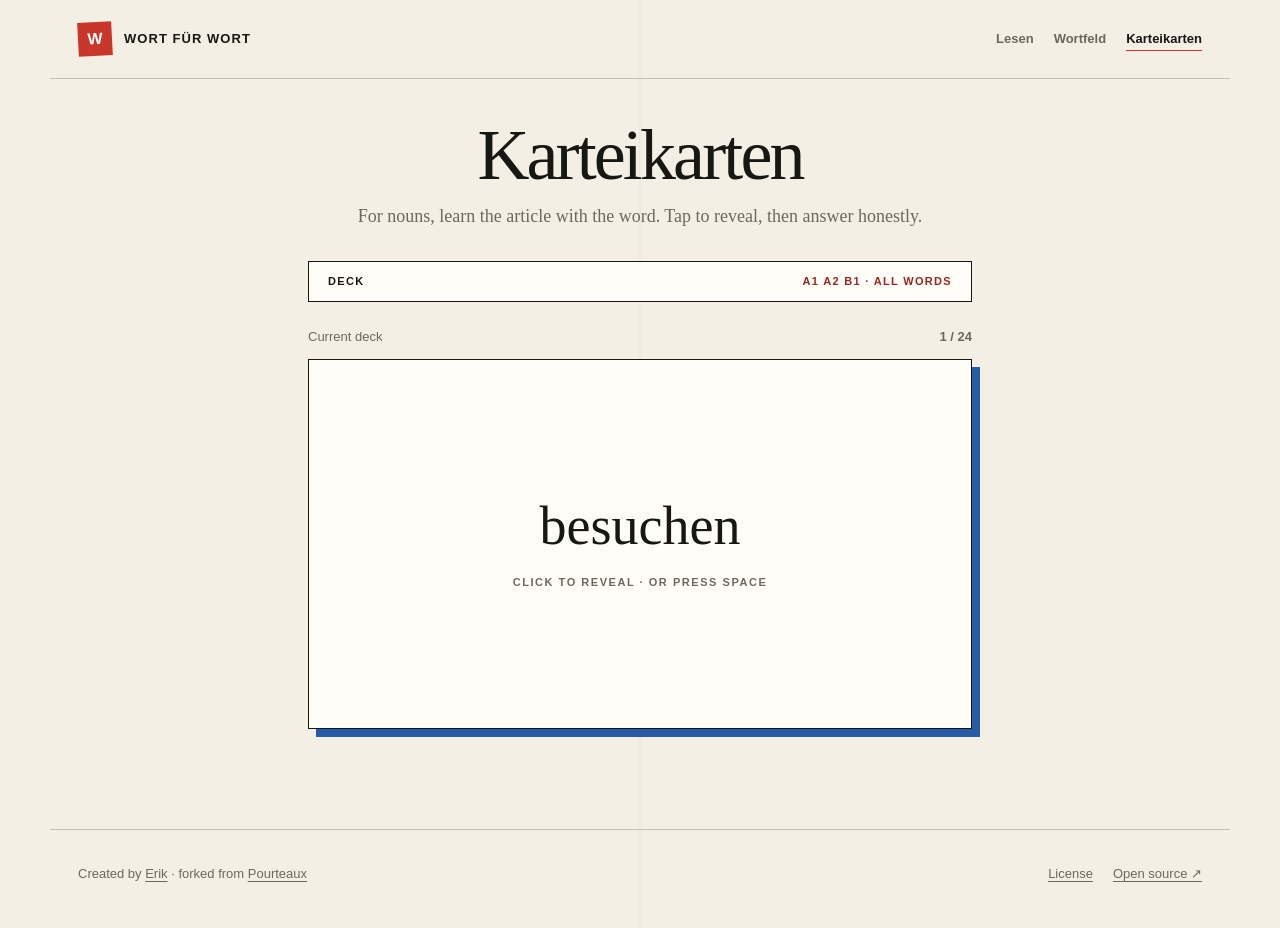
==== commit f93d2cdf: "Install Vercel Web Analytics Implemented Vercel Web Analytics for the German Reader project.  ## Wha" ====
--- a/cards.html
+++ b/cards.html
@@ -53,5 +53,6 @@
   </main>
   <footer class="site-footer"><span>Created by <a href="https://x.com/eriklocalhost" target="_blank" rel="noopener noreferrer">Erik</a> · forked from <a href="https://x.com/pourteaux" target="_blank" rel="noopener noreferrer">Pourteaux</a></span><span class="footer-links"><a href="license.html">License</a><a href="https://github.com/swedishfrenchpress/german-reader" target="_blank" rel="noopener noreferrer">Open source ↗</a></span></footer>
   <script src="german-data.js"></script><script src="store.js"></script><script src="app.js"></script><script src="cards.js"></script>
+  <script defer src="https://cdn.vercel-insights.com/v1/script.js"></script>
 </body>
 </html>
--- a/styles.css
+++ b/styles.css
@@ -140,6 +140,11 @@
   display: inline-grid; place-items: center;
   border: 1px solid var(--line); border-radius: 50%;
   background: var(--white); color: var(--red-dark); cursor: pointer;
+  /* Declare the type. `button { font: inherit }` otherwise hands these the
+     serif reading size when one sits inside a story line, and a text label
+     like EN renders at 26px inside a 30px circle. */
+  font-family: var(--sans); font-size: var(--type-micro); font-weight: 800;
+  line-height: 1; letter-spacing: .06em;
   transition: background var(--speed) var(--ease), color var(--speed) var(--ease), border-color var(--speed) var(--ease);
 }
 .icon-button:hover { background: var(--ink); color: white; border-color: var(--ink); }
@@ -375,7 +380,7 @@
 .resume-banner > div:first-child { display: grid; gap: 2px; }
 .resume-banner span { color: var(--ink); font-size: var(--type-control); line-height: 1.45; }
 .resume-actions { display: flex; align-items: center; gap: 10px; flex: none; }
-.resume-dismiss { border-color: var(--yellow); background: transparent; color: var(--ink); font-size: var(--type-lede); line-height: 1; }
+.resume-dismiss { border-color: var(--yellow); background: transparent; color: var(--ink); }
 
 .course-reader { max-width: 820px; }
 .course-chapter { padding-top: 84px; scroll-margin-top: 25px; }
